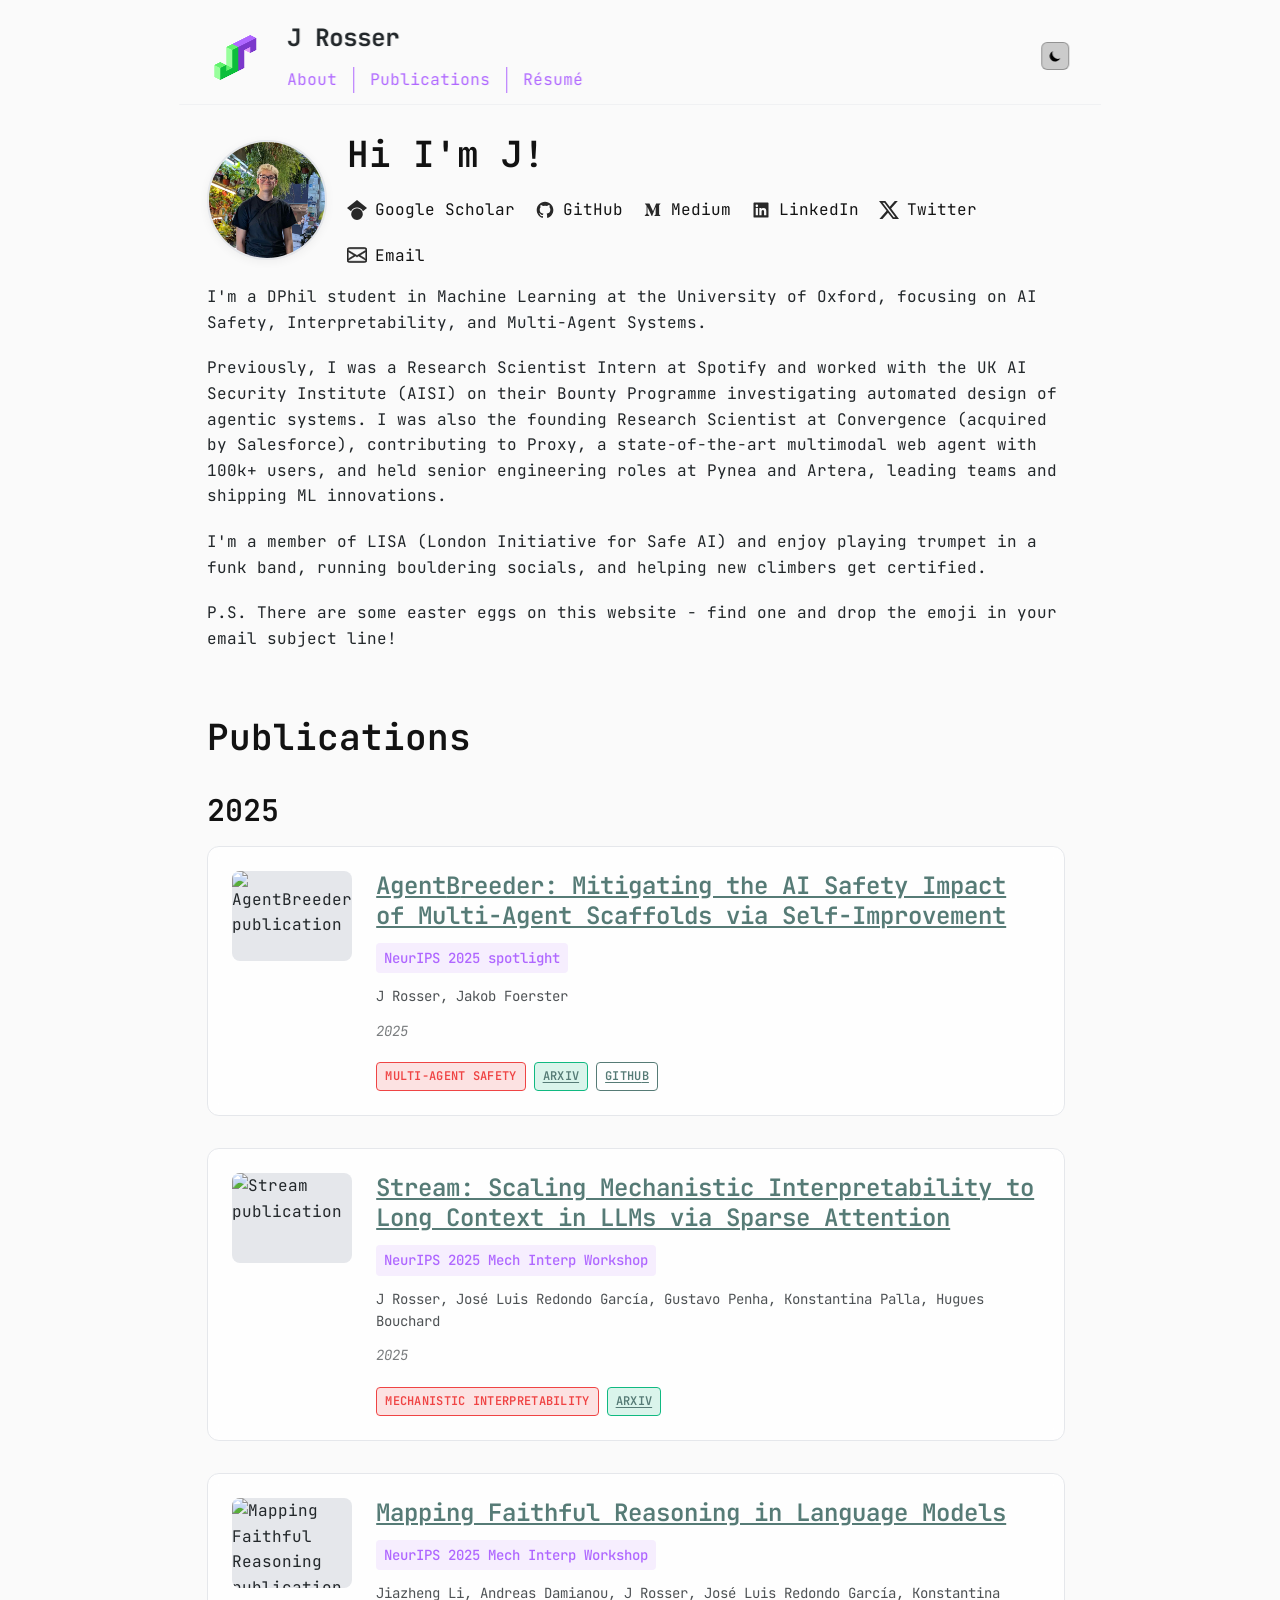
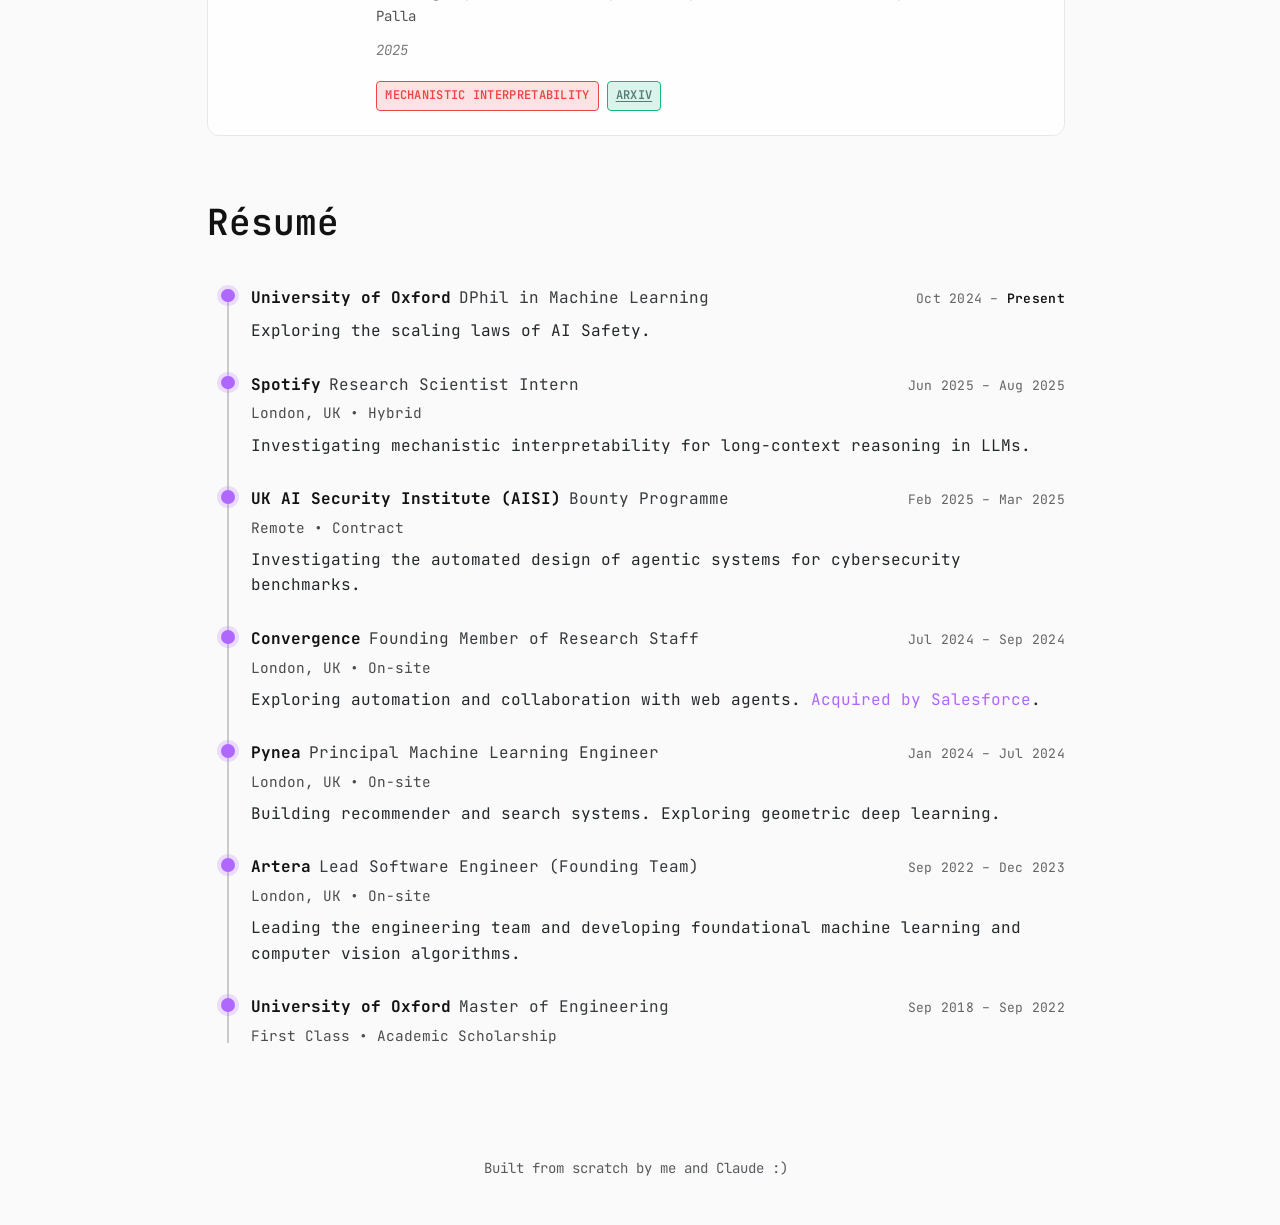
==== docs/index.html @ 07e7ae1d "copied docs from template" ====
<!DOCTYPE html>
<html lang="en" class="scroll-smooth">
<head>
    <meta charset="UTF-8">
    <meta name="viewport" content="width=device-width, initial-scale=1.0">
    <title>J Rosser - Portfolio</title>
    <meta name="description" content="DPhil student at Oxford studying Machine Learning and AI Safety">
    <link rel="icon" type="image/x-icon" href="assets/favicon.ico">
    <link rel="stylesheet" href="styles.css">
    <link href="https://fonts.googleapis.com/css2?family=JetBrains+Mono:wght@300;400;500;600;700&display=swap" rel="stylesheet">
    <script>
        (function() {
            try {
                var saved = localStorage.getItem('theme');
                var theme = saved === 'dark' || saved === 'light' ? saved : 'light';
                document.documentElement.setAttribute('data-theme', theme);
            } catch (e) {
                document.documentElement.setAttribute('data-theme', 'light');
            }
        })();
    </script>
</head>
<body class="bg-global-bg text-global-text antialiased">
    <!-- Fixed Header -->
    <header id="main-header" class="group">
        <div class="header-grid">
            <!-- Logo -->
            <a href="#" class="group header-logo flex items-center">
                    <svg aria-hidden="true" class="me-3 h-10 w-6 sm:me-3 sm:h-20 sm:w-12" fill="none" focusable="false" viewBox="0 0 800 800" xmlns="http://www.w3.org/2000/svg">
                        <title>Logo</title>
                        <g shape-rendering="crispEdges"><g><use xlink:href="#SvgjsSymbol1009" x="50" y="600" fill="#5ff26b"></use><use xlink:href="#SvgjsSymbol1010" x="50" y="600" fill="#98ff9c"></use><use xlink:href="#SvgjsSymbol1011" x="50" y="600" fill="#0cbe3b"></use></g><g><use xlink:href="#SvgjsSymbol1009" x="150" y="550" fill="#5ff26b"></use><use xlink:href="#SvgjsSymbol1010" x="150" y="550" fill="#98ff9c"></use><use xlink:href="#SvgjsSymbol1011" x="150" y="550" fill="#0cbe3b"></use></g><g><use xlink:href="#SvgjsSymbol1009" x="250" y="500" fill="#5ff26b"></use><use xlink:href="#SvgjsSymbol1010" x="250" y="500" fill="#98ff9c"></use><use xlink:href="#SvgjsSymbol1011" x="250" y="500" fill="#0cbe3b"></use></g><g><use xlink:href="#SvgjsSymbol1009" x="350" y="450" fill="#5ff26b"></use><use xlink:href="#SvgjsSymbol1010" x="350" y="450" fill="#98ff9c"></use><use xlink:href="#SvgjsSymbol1011" x="350" y="450" fill="#0cbe3b"></use></g><g><use xlink:href="#SvgjsSymbol1009" x="350" y="350" fill="#5ff26b"></use><use xlink:href="#SvgjsSymbol1010" x="350" y="350" fill="#98ff9c"></use><use xlink:href="#SvgjsSymbol1011" x="350" y="350" fill="#0cbe3b"></use></g><g><use xlink:href="#SvgjsSymbol1009" x="50" y="500" fill="#5ff26b"></use><use xlink:href="#SvgjsSymbol1010" x="50" y="500" fill="#98ff9c"></use><use xlink:href="#SvgjsSymbol1011" x="50" y="500" fill="#0cbe3b"></use></g><g><use xlink:href="#SvgjsSymbol1009" x="250" y="400" fill="#5ff26b"></use><use xlink:href="#SvgjsSymbol1010" x="250" y="400" fill="#98ff9c"></use><use xlink:href="#SvgjsSymbol1011" x="250" y="400" fill="#0cbe3b"></use></g><g><use xlink:href="#SvgjsSymbol1009" x="250" y="300" fill="#5ff26b"></use><use xlink:href="#SvgjsSymbol1010" x="250" y="300" fill="#98ff9c"></use><use xlink:href="#SvgjsSymbol1011" x="250" y="300" fill="#0cbe3b"></use></g><g><use xlink:href="#SvgjsSymbol1009" x="250" y="200" fill="#5ff26b"></use><use xlink:href="#SvgjsSymbol1010" x="250" y="200" fill="#98ff9c"></use><use xlink:href="#SvgjsSymbol1011" x="250" y="200" fill="#0cbe3b"></use></g><g><use xlink:href="#SvgjsSymbol1009" x="350" y="250" fill="#5ff26b"></use><use xlink:href="#SvgjsSymbol1010" x="350" y="250" fill="#98ff9c"></use><use xlink:href="#SvgjsSymbol1011" x="350" y="250" fill="#0cbe3b"></use></g><g><use xlink:href="#SvgjsSymbol1009" x="350" y="150" fill="#5ff26b"></use><use xlink:href="#SvgjsSymbol1010" x="350" y="150" fill="#98ff9c"></use><use xlink:href="#SvgjsSymbol1011" x="350" y="150" fill="#0cbe3b"></use></g><g><use xlink:href="#SvgjsSymbol1009" x="450" y="100" fill="#5ff26b"></use><use xlink:href="#SvgjsSymbol1010" x="450" y="100" fill="#98ff9c"></use><use xlink:href="#SvgjsSymbol1011" x="450" y="100" fill="#0cbe3b"></use></g><g><use xlink:href="#SvgjsSymbol1009" x="550" y="50" fill="#5ff26b"></use><use xlink:href="#SvgjsSymbol1010" x="550" y="50" fill="#98ff9c"></use><use xlink:href="#SvgjsSymbol1011" x="550" y="50" fill="#0cbe3b"></use></g><g><use xlink:href="#SvgjsSymbol1009" x="550" y="150" fill="#5ff26b"></use><use xlink:href="#SvgjsSymbol1010" x="550" y="150" fill="#98ff9c"></use><use xlink:href="#SvgjsSymbol1011" x="550" y="150" fill="#0cbe3b"></use></g><g><use xlink:href="#SvgjsSymbol1009" x="250" y="500" fill="#5ff26b"></use><use xlink:href="#SvgjsSymbol1010" x="250" y="500" fill="#98ff9c"></use><use xlink:href="#SvgjsSymbol1011" x="250" y="500" fill="#0cbe3b"></use></g><g><use xlink:href="#SvgjsSymbol1009" x="250" y="400" fill="#5ff26b"></use><use xlink:href="#SvgjsSymbol1010" x="250" y="400" fill="#98ff9c"></use><use xlink:href="#SvgjsSymbol1011" x="250" y="400" fill="#0cbe3b"></use></g><g><use xlink:href="#SvgjsSymbol1009" x="250" y="300" fill="#5ff26b"></use><use xlink:href="#SvgjsSymbol1010" x="250" y="300" fill="#98ff9c"></use><use xlink:href="#SvgjsSymbol1011" x="250" y="300" fill="#0cbe3b"></use></g><g><use xlink:href="#SvgjsSymbol1009" x="250" y="200" fill="#5ff26b"></use><use xlink:href="#SvgjsSymbol1010" x="250" y="200" fill="#98ff9c"></use><use xlink:href="#SvgjsSymbol1011" x="250" y="200" fill="#0cbe3b"></use></g><g><use xlink:href="#SvgjsSymbol1009" x="150" y="550" fill="#5ff26b"></use><use xlink:href="#SvgjsSymbol1010" x="150" y="550" fill="#98ff9c"></use><use xlink:href="#SvgjsSymbol1011" x="150" y="550" fill="#0cbe3b"></use></g><g><use xlink:href="#SvgjsSymbol1009" x="50" y="600" fill="#5ff26b"></use><use xlink:href="#SvgjsSymbol1010" x="50" y="600" fill="#98ff9c"></use><use xlink:href="#SvgjsSymbol1011" x="50" y="600" fill="#0cbe3b"></use></g><g><use xlink:href="#SvgjsSymbol1009" x="50" y="500" fill="#5ff26b"></use><use xlink:href="#SvgjsSymbol1010" x="50" y="500" fill="#98ff9c"></use><use xlink:href="#SvgjsSymbol1011" x="50" y="500" fill="#0cbe3b"></use></g><g><use xlink:href="#SvgjsSymbol1009" x="550" y="150" fill="#af67ff"></use><use xlink:href="#SvgjsSymbol1010" x="550" y="150" fill="#e497ff"></use><use xlink:href="#SvgjsSymbol1011" x="550" y="150" fill="#7b38cb"></use></g><g><use xlink:href="#SvgjsSymbol1009" x="350" y="450" fill="#af67ff"></use><use xlink:href="#SvgjsSymbol1010" x="350" y="450" fill="#e497ff"></use><use xlink:href="#SvgjsSymbol1011" x="350" y="450" fill="#7b38cb"></use></g><g><use xlink:href="#SvgjsSymbol1009" x="350" y="350" fill="#af67ff"></use><use xlink:href="#SvgjsSymbol1010" x="350" y="350" fill="#e497ff"></use><use xlink:href="#SvgjsSymbol1011" x="350" y="350" fill="#7b38cb"></use></g><g><use xlink:href="#SvgjsSymbol1009" x="350" y="250" fill="#af67ff"></use><use xlink:href="#SvgjsSymbol1010" x="350" y="250" fill="#e497ff"></use><use xlink:href="#SvgjsSymbol1011" x="350" y="250" fill="#7b38cb"></use></g><g><use xlink:href="#SvgjsSymbol1009" x="350" y="150" fill="#af67ff"></use><use xlink:href="#SvgjsSymbol1010" x="350" y="150" fill="#e497ff"></use><use xlink:href="#SvgjsSymbol1011" x="350" y="150" fill="#7b38cb"></use></g><g><use xlink:href="#SvgjsSymbol1009" x="450" y="100" fill="#af67ff"></use><use xlink:href="#SvgjsSymbol1010" x="450" y="100" fill="#e497ff"></use><use xlink:href="#SvgjsSymbol1011" x="450" y="100" fill="#7b38cb"></use></g><g><use xlink:href="#SvgjsSymbol1009" x="550" y="50" fill="#af67ff"></use><use xlink:href="#SvgjsSymbol1010" x="550" y="50" fill="#e497ff"></use><use xlink:href="#SvgjsSymbol1011" x="550" y="50" fill="#7b38cb"></use></g><g><use xlink:href="#SvgjsSymbol1009" x="450" y="100" fill="#af67ff"></use><use xlink:href="#SvgjsSymbol1010" x="450" y="100" fill="#e497ff"></use><use xlink:href="#SvgjsSymbol1011" x="450" y="100" fill="#7b38cb"></use></g><g><use xlink:href="#SvgjsSymbol1009" x="350" y="150" fill="#af67ff"></use><use xlink:href="#SvgjsSymbol1010" x="350" y="150" fill="#e497ff"></use><use xlink:href="#SvgjsSymbol1011" x="350" y="150" fill="#7b38cb"></use></g><g><use xlink:href="#SvgjsSymbol1009" x="250" y="500" fill="#5ff26b"></use><use xlink:href="#SvgjsSymbol1010" x="250" y="500" fill="#98ff9c"></use><use xlink:href="#SvgjsSymbol1011" x="250" y="500" fill="#0cbe3b"></use></g><g><use xlink:href="#SvgjsSymbol1009" x="250" y="400" fill="#5ff26b"></use><use xlink:href="#SvgjsSymbol1010" x="250" y="400" fill="#98ff9c"></use><use xlink:href="#SvgjsSymbol1011" x="250" y="400" fill="#0cbe3b"></use></g><g><use xlink:href="#SvgjsSymbol1009" x="250" y="300" fill="#5ff26b"></use><use xlink:href="#SvgjsSymbol1010" x="250" y="300" fill="#98ff9c"></use><use xlink:href="#SvgjsSymbol1011" x="250" y="300" fill="#0cbe3b"></use></g><g><use xlink:href="#SvgjsSymbol1009" x="250" y="200" fill="#5ff26b"></use><use xlink:href="#SvgjsSymbol1010" x="250" y="200" fill="#98ff9c"></use><use xlink:href="#SvgjsSymbol1011" x="250" y="200" fill="#0cbe3b"></use></g><g><use xlink:href="#SvgjsSymbol1009" x="150" y="550" fill="#5ff26b"></use><use xlink:href="#SvgjsSymbol1010" x="150" y="550" fill="#98ff9c"></use><use xlink:href="#SvgjsSymbol1011" x="150" y="550" fill="#0cbe3b"></use></g><g><use xlink:href="#SvgjsSymbol1009" x="50" y="600" fill="#5ff26b"></use><use xlink:href="#SvgjsSymbol1010" x="50" y="600" fill="#98ff9c"></use><use xlink:href="#SvgjsSymbol1011" x="50" y="600" fill="#0cbe3b"></use></g><g><use xlink:href="#SvgjsSymbol1009" x="50" y="500" fill="#5ff26b"></use><use xlink:href="#SvgjsSymbol1010" x="50" y="500" fill="#98ff9c"></use><use xlink:href="#SvgjsSymbol1011" x="50" y="500" fill="#0cbe3b"></use></g></g><symbol id="SvgjsSymbol1000"><polygon points="0,12.5 25,0 50,12.5 25,25"></polygon></symbol><symbol id="SvgjsSymbol1001"><polygon points="0,12.5 25,25 25,50 0,37.5"></polygon></symbol><symbol id="SvgjsSymbol1002"><polygon points="25,25 50,12.5 50,37.5 25,50"></polygon></symbol><g></g><symbol id="SvgjsSymbol1003"><polygon points="0,37.5 75,0 150,37.5 75,75"></polygon></symbol><symbol id="SvgjsSymbol1004"><polygon points="0,37.5 75,75 75,150 0,112.5"></polygon></symbol><symbol id="SvgjsSymbol1005"><polygon points="75,75 150,37.5 150,112.5 75,150"></polygon></symbol><symbol id="SvgjsSymbol1006"><polygon points="0,43.75 87.5,0 175,43.75 87.5,87.5"></polygon></symbol><symbol id="SvgjsSymbol1007"><polygon points="0,43.75 87.5,87.5 87.5,175 0,131.25"></polygon></symbol><symbol id="SvgjsSymbol1008"><polygon points="87.5,87.5 175,43.75 175,131.25 87.5,175"></polygon></symbol><symbol id="SvgjsSymbol1009"><polygon points="0,50 100,0 200,50 100,100"></polygon></symbol><symbol id="SvgjsSymbol1010"><polygon points="0,50 100,100 100,200 0,150"></polygon></symbol><symbol id="SvgjsSymbol1011"><polygon points="100,100 200,50 200,150 100,200"></polygon></symbol>
                    </svg>
            </a>

            <!-- Title -->
            <div class="header-title">
                <span class="text-xl font-bold sm:text-2xl">J Rosser</span>
            </div>

            <!-- Desktop Navigation -->
            <nav class="mobile-nav-menu header-nav sm:flex sm:flex-row sm:items-center" id="navigation-menu">
                <a href="#about">About</a>
                <!-- <a href="#news">News</a> -->
                <a href="#publications">Publications</a>
                <a href="#resume">Résumé</a>
            </nav>

            <!-- Controls -->
            <div class="header-controls flex items-center gap-3">
                <!-- Theme Toggle -->
                <button id="theme-toggle" class="flex h-7 w-7 items-center justify-center rounded-md border border-accent-2/20 bg-accent-2/10 p-1 transition-colors hover:bg-accent-2/20" aria-label="Switch to dark theme">
                    <svg class="sun-icon h-4 w-4" fill="currentColor" viewBox="0 0 20 20">
                        <path fill-rule="evenodd" d="M10 2a1 1 0 011 1v1a1 1 0 11-2 0V3a1 1 0 011-1zm4 8a4 4 0 11-8 0 4 4 0 018 0zm-.464 4.95l.707.707a1 1 0 001.414-1.414l-.707-.707a1 1 0 00-1.414 1.414zm2.12-10.607a1 1 0 010 1.414l-.706.707a1 1 0 11-1.414-1.414l.707-.707a1 1 0 011.414 0zM17 11a1 1 0 100-2h-1a1 1 0 100 2h1zm-7 4a1 1 0 011 1v1a1 1 0 11-2 0v-1a1 1 0 011-1zM5.05 6.464A1 1 0 106.465 5.05l-.708-.707a1 1 0 00-1.414 1.414l.707.707zm1.414 8.486l-.707.707a1 1 0 01-1.414-1.414l.707-.707a1 1 0 011.414 1.414zM4 11a1 1 0 100-2H3a1 1 0 000 2h1z" clip-rule="evenodd"></path>
                    </svg>
                    <svg class="moon-icon h-4 w-4" fill="currentColor" viewBox="0 0 20 20">
                        <path d="M17.293 13.293A8 8 0 016.707 2.707a8.001 8.001 0 1010.586 10.586z"></path>
                    </svg>
                </button>

                <!-- Mobile Menu Toggle -->
                <button id="toggle-navigation-menu" class="flex h-7 w-7 items-center justify-center rounded-md border border-accent-2/20 bg-accent-2/10 p-1 transition-colors hover:bg-accent-2/20 sm:hidden" aria-expanded="false" aria-label="Toggle navigation menu">
                    <svg class="h-4 w-4" fill="none" stroke="currentColor" viewBox="0 0 24 24">
                        <path stroke-linecap="round" stroke-linejoin="round" stroke-width="2" d="M4 6h16M4 12h16M4 18h16"></path>
                    </svg>
                    <svg class="h-4 w-4" fill="none" stroke="currentColor" viewBox="0 0 24 24">
                        <path stroke-linecap="round" stroke-linejoin="round" stroke-width="2" d="M6 18L18 6M6 6l12 12"></path>
                    </svg>
                </button>
            </div>
        </div>
    </header>

    <!-- Main Content -->
    <main class="mx-auto max-w-3xl px-4 sm:px-8">
        <!-- About Section -->
        <section id="about" class="mb-16">
            <div class="prose" id="about-content">
                <div class="loading-spinner">Loading about content...</div>
            </div>
        </section>

        <!-- News Section -->
        <!-- <section id="news" class="mb-16">
            <div class="prose" id="news-content">
                <div class="loading-spinner">Loading news content...</div>
            </div>
        </section> -->

        <!-- Publications Section -->
        <section id="publications" class="mb-16">
            <div class="prose" id="publications-content">
                <div class="loading-spinner">Loading publications content...</div>
            </div>
        </section>

        <!-- Resume Section -->
        <section id="resume" class="mb-16">
            <div class="prose" id="resume-content">
                <div class="loading-spinner">Loading resume content...</div>
            </div>
        </section>
    </main>

    <!-- Footer -->
    <div class="mx-auto max-w-3xl px-4 sm:px-8 py-8 text-center text-sm opacity-75">
        <p>Built from scratch by me and Claude :)</p>
    </div>

    <script src="script.js"></script>
</body>
</html>
---- docs/styles.css ----
/* Reset and base styles */
* {
    box-sizing: border-box;
}

html {
    color-scheme: light dark;
    scrollbar-gutter: stable;
    scroll-behavior: smooth;
}

/* CSS Custom Properties for theming */
:root {
    /* Light theme colors (inspired by astro-theme-cactus) */
    --color-global-bg: oklch(98.48% 0 0);
    --color-global-text: oklch(26.99% 0.0096 235.05);
    --color-link: oklch(55.44% 0.0431 185.69);
    --color-accent: #af67ff;
    --color-accent-2: oklch(18.15% 0 0);
    --color-quote: #af67ff;
    --color-border: #e5e7eb;
    --color-card-bg: rgba(255, 255, 255, 0.8);
    --color-shadow: rgba(0, 0, 0, 0.1);
}

/* Dark theme colors */
[data-theme="dark"] {
    --color-global-bg: oklch(23.64% 0.0045 248);
    --color-global-text: oklch(83.54% 0 264);
    --color-link: oklch(70.44% 0.1133 349);
    --color-accent: #5ff26b;
    --color-accent-2: oklch(94.66% 0 0);
    --color-quote: oklch(94.8% 0.106 136.49);
    --color-border: #374151;
    --color-card-bg: rgba(31, 41, 55, 0.8);
    --color-shadow: rgba(0, 0, 0, 0.3);
}

/* Base typography */
body {
    font-family: 'JetBrains Mono', 'Courier New', monospace;
    line-height: 1.6;
    margin: 0;
    padding: 0;
    background-color: var(--color-global-bg);
    color: var(--color-global-text);
    transition: opacity 0.2s ease;
    padding-top: 8rem; /* Increased to account for fixed header */
}

/* Responsive body padding */
@media (max-width: 640px) {
    body {
        padding-top: 5rem; /* Reduced padding on mobile */
    }
}

/* Utility classes matching astro-theme-cactus */
.bg-global-bg { background-color: var(--color-global-bg); }
.text-global-text { color: var(--color-global-text); }
.text-accent { color: var(--color-accent); }
.text-accent-2 { color: var(--color-accent-2); }

.mx-auto { margin-left: auto; margin-right: auto; }
.flex { display: flex; }
.flex-col { flex-direction: column; }
.flex-1 { flex: 1; }
.items-center { align-items: center; }
.justify-center { justify-content: center; }
.min-h-screen { min-height: 100vh; }
.max-w-3xl { max-width: 57.6rem; }
.px-4 { padding-left: 1rem; padding-right: 1rem; }
.px-8 { padding-left: 2rem; padding-right: 2rem; }
.pt-16 { padding-top: 4rem; }
.py-4 { padding-top: 1rem; padding-bottom: 1rem; }
.py-8 { padding-top: 2rem; padding-bottom: 2rem; }
.mb-8 { margin-bottom: 2rem; }
.mb-16 { margin-bottom: 4rem; }
.mb-28 { margin-bottom: 7rem; }
.me-3 { margin-inline-end: 0.75rem; }
.me-4 { margin-inline-end: 1rem; }
.ms-auto { margin-inline-start: auto; }
.mt-auto { margin-top: auto; }
.h-4 { height: 1rem; }
.w-4 { width: 1rem; }
.h-7 { height: 1.75rem; }
.w-7 { width: 1.75rem; }
.h-10 { height: 2.5rem; }
.w-6 { width: 1.5rem; }
.text-sm { font-size: 0.875rem; }
.text-xl { font-size: 1.25rem; }
.text-2xl { font-size: 1.5rem; }
.font-normal { font-weight: 400; }
.font-bold { font-weight: 700; }
.font-mono { font-family: 'JetBrains Mono', 'Courier New', monospace; }
.antialiased { -webkit-font-smoothing: antialiased; -moz-osx-font-smoothing: grayscale; }
.scroll-smooth { scroll-behavior: smooth; }
.relative { position: relative; }
.absolute { position: absolute; }
.hidden { display: none; }
.rounded-md { border-radius: 0.375rem; }
.shadow { box-shadow: 0 1px 3px 0 var(--color-shadow), 0 1px 2px -1px var(--color-shadow); }
.backdrop-blur-sm { backdrop-filter: blur(4px); }
.underline { text-decoration: underline; }
.underline-offset-2 { text-underline-offset: 2px; }
.grayscale { filter: grayscale(100%); }
.opacity-75 { opacity: 0.75; }
.text-center { text-align: center; }
.text-xs { font-size: 0.75rem; }

/* Responsive utilities */
@media (min-width: 640px) {
    .sm\:px-8 { padding-left: 2rem; padding-right: 2rem; }
    .sm\:flex { display: flex; }
    .sm\:flex-row { flex-direction: row; }
    .sm\:flex-col { flex-direction: column; }
    .sm\:items-center { align-items: center; }
    .sm\:invisible { visibility: hidden; }
    .sm\:hidden { display: none; }
    .sm\:static { position: static; }
    .sm\:relative { position: relative; }
    .sm\:absolute { position: absolute; }
    .sm\:z-auto { z-index: auto; }
    .sm\:mt-1 { margin-top: 0.25rem; }
    .sm\:me-0 { margin-inline-end: 0; }
    .sm\:py-0 { padding-top: 0; padding-bottom: 0; }
    .sm\:h-20 { height: 5rem; }
    .sm\:w-12 { width: 3rem; }
    .sm\:text-2xl { font-size: 1.5rem; }
    .sm\:ps-18 { padding-inline-start: 4.5rem; }
    .sm\:-ms-4 { margin-inline-start: -1rem; }
    .sm\:divide-accent > :not([hidden]) ~ :not([hidden]) { 
        border-inline-start-width: 1px; 
        border-color: var(--color-accent); 
    }
    .sm\:rounded-none { border-radius: 0; }
    .sm\:bg-transparent { background-color: transparent; }
    .sm\:shadow-none { box-shadow: none; }
    .sm\:backdrop-blur-none { backdrop-filter: none; }
}

/* Screen reader only */
.sr-only {
    position: absolute;
    width: 1px;
    height: 1px;
    padding: 0;
    margin: -1px;
    overflow: hidden;
    clip: rect(0, 0, 0, 0);
    white-space: nowrap;
    border-width: 0;
}

.focus\:not-sr-only:focus {
    position: static;
    width: auto;
    height: auto;
    padding: 0;
    margin: 0;
    overflow: visible;
    clip: auto;
    white-space: normal;
}

/* Custom component styles */
.title {
    color: var(--color-accent-2);
    font-size: 1.5rem;
    font-weight: 600;
    margin-bottom: 2rem;
}

.cactus-link {
    color: var(--color-link);
    text-decoration: underline;
    text-underline-offset: 2px;
    transition: opacity 0.2s ease;
}

.cactus-link:hover {
    text-decoration-thickness: 2px;
}

/* Hover color for individual 'b'/'B' letters */
.hover-b {
    transition: color 0.15s ease;
}
.hover-b:hover {
    color: #ffd400; /* yellow */
}

/* Flying bee emoji created on clicking a 'b' */
.flying-bee {
    position: fixed;
    z-index: 9999;
    pointer-events: none;
    font-size: 1.2em;
    line-height: 1;
    will-change: transform, opacity;
    animation: bee-fly 3s cubic-bezier(0.25, 0.46, 0.45, 0.94) forwards;
}

@keyframes bee-fly {
    0% {
        transform: translate(0, 0) rotate(0deg);
        opacity: 1;
    }
    20% {
        transform: translate(calc(var(--dx) * 0.2), calc(var(--dy) * 0.2)) rotate(90deg);
    }
    40% {
        transform: translate(calc(var(--dx) * 0.4 + 6px), calc(var(--dy) * 0.4 - 4px)) rotate(180deg);
    }
    60% {
        transform: translate(calc(var(--dx) * 0.6 - 4px), calc(var(--dy) * 0.6 + 6px)) rotate(270deg);
    }
    80% {
        transform: translate(calc(var(--dx) * 0.8 + 3px), calc(var(--dy) * 0.8 - 3px)) rotate(360deg);
    }
    100% {
        transform: translate(var(--dx), var(--dy)) rotate(450deg);
        opacity: 0;
    }
}

@media (prefers-reduced-motion: reduce) {
    .flying-bee {
        animation: bee-fade 250ms ease-out forwards;
    }
    @keyframes bee-fade {
        to { opacity: 0; }
    }
}

/* Header styles */
#main-header {
    position: fixed;
    top: 0;
    left: 50%;
    transform: translateX(-50%);
    max-width: 57.6rem; /* Same as max-w-3xl */
    width: 100%;
    background-color: color-mix(in srgb, var(--color-global-bg) 95%, transparent);
    backdrop-filter: blur(12px);
    -webkit-backdrop-filter: blur(12px);
    border-bottom: 1px solid color-mix(in srgb, var(--color-border) 50%, transparent);
    z-index: 100;
    padding: 1rem 1rem 0.5rem 1rem; /* Match main content px-4 */
}



/* Header grid layout */
.header-grid {
    display: grid;
    grid-template-columns: auto 1fr minmax(0, auto);
    grid-template-rows: auto auto;
    grid-template-areas:
        "logo title controls"
        "logo nav controls";
    align-items: center;
    column-gap: 1rem;
}

.header-logo { grid-area: logo; align-self: center; }
.header-title { grid-area: title; align-self: center; }
.header-nav { grid-area: nav; align-self: center; }
.header-controls { 
    grid-area: controls; 
    justify-self: end; 
    max-width: 100%; 
    overflow: hidden;
    display: flex;
    align-items: center;
    gap: 0.75rem;
}

/* Nav links now centered with title - no additional margin needed */

@media (min-width: 640px) {
    #main-header {
        padding: 1rem 2rem 0.5rem 2rem; /* Match main content sm:px-8 */
    }
}

.group:hover .grayscale {
    filter: none;
}

/* Make logo clickable with cursor pointer and subtle hover effect */
#main-header a[href="#"] {
    cursor: pointer;
    transition: opacity 0.2s ease;
}

#main-header a[href="#"]:hover svg {
    transform: scale(1.05);
    transition: opacity 0.2s ease;
}

#main-header a[href="#"]:focus-visible {
    outline: 2px solid var(--color-accent);
    outline-offset: 4px;
    border-radius: 4px;
}

/* Navigation styles - Desktop */
.mobile-nav-menu {
    /* Desktop styles */
    display: flex;
    flex-direction: row;
    align-items: center;
    gap: 0;
    position: static;
    background: transparent;
    margin-top: 0.25rem;
    margin-left: -1rem;
}

.mobile-nav-menu > a {
    padding: 0 1rem;
    border-left: 1px solid var(--color-accent);
    color: var(--color-accent);
    text-decoration: none;
    transition: opacity 0.2s ease;
}

.mobile-nav-menu > a:first-child {
    border-left: none;
}

.mobile-nav-menu > a:hover {
    text-decoration: underline;
    text-underline-offset: 2px;
}

/* Mobile navigation - completely override everything */
@media (max-width: 640px) {
    .mobile-nav-menu {
        position: fixed !important;
        top: 0 !important;
        left: 0 !important;
        right: 0 !important;
        bottom: 0 !important;
        width: 100vw !important;
        height: 100vh !important;
        background-color: color-mix(in srgb, var(--color-global-bg) 98%, transparent) !important;
        backdrop-filter: blur(20px) !important;
        -webkit-backdrop-filter: blur(20px) !important;
        z-index: 150 !important;
        display: none !important;
        flex-direction: column !important;
        justify-content: center !important;
        align-items: center !important;
        gap: 2rem !important;
        padding: 2rem !important;
        border: none !important;
        border-radius: 0 !important;
        box-shadow: none !important;
        margin: 0 !important;
        transform: none !important;
        inset: 0 !important;
    }
    
    .mobile-nav-menu > a {
        font-size: 1.5rem !important;
        padding: 1rem 2rem !important;
        border-radius: 0.5rem !important;
        transition: opacity 0.2s ease !important;
        text-align: center !important;
        min-width: 200px !important;
        background-color: color-mix(in srgb, var(--color-accent) 10%, transparent) !important;
        border: 1px solid var(--color-accent) !important;
        color: var(--color-accent) !important;
        text-decoration: none !important;
        display: block !important;
        margin: 0 !important;
    }
    
    .mobile-nav-menu > a:hover {
        background-color: var(--color-accent) !important;
        color: var(--color-global-bg) !important;
        transform: translateY(-2px) !important;
        box-shadow: 0 4px 12px color-mix(in srgb, var(--color-accent) 30%, transparent) !important;
        text-decoration: none !important;
    }
}

/* Show mobile menu when menu-open class is present */
.group.menu-open .mobile-nav-menu {
    display: flex !important;
    z-index: 150 !important;
}

/* Mobile menu button improvements */
#toggle-navigation-menu {
    z-index: 200; /* Highest z-index to stay above menu */
    position: relative;
    background-color: color-mix(in srgb, var(--color-accent-2) 10%, transparent);
    border-radius: 0.375rem;
    border: 1px solid color-mix(in srgb, var(--color-accent-2) 20%, transparent);
    transition: opacity 0.2s ease;
}

#toggle-navigation-menu:hover {
    background-color: color-mix(in srgb, var(--color-accent-2) 20%, transparent);
    transform: scale(1.05);
}

/* Hamburger icon sizing and toggling */
#toggle-navigation-menu svg {
    width: 24px;
    height: 24px;
    transition: opacity 0.2s ease;
}

#toggle-navigation-menu[aria-expanded="false"] svg:first-of-type { display: block; opacity: 1; }
#toggle-navigation-menu[aria-expanded="false"] svg:last-of-type  { display: none;  opacity: 0; }

#toggle-navigation-menu[aria-expanded="true"]  svg:first-of-type { display: none;  opacity: 0; }
#toggle-navigation-menu[aria-expanded="true"]  svg:last-of-type  { display: block; opacity: 1; }

/* Theme toggle styles */
#theme-toggle {
    background-color: color-mix(in srgb, var(--color-accent-2) 20%, transparent);
    border: 1px solid color-mix(in srgb, var(--color-accent-2) 30%, transparent);
    transition: opacity 0.2s ease;
    z-index: 50;
    position: relative;
}

#theme-toggle:hover {
    background-color: color-mix(in srgb, var(--color-accent-2) 30%, transparent);
    transform: scale(1.05);
}

/* Theme icon visibility */
[data-theme="dark"] .sun-icon {
    display: block;
}

[data-theme="dark"] .moon-icon {
    display: none;
}

[data-theme="light"] .sun-icon {
    display: none;
}

[data-theme="light"] .moon-icon {
    display: block;
}

:root .sun-icon {
    display: none;
}

:root .moon-icon {
    display: block;
}

/* Prose styles (typography) */
.prose {
    color: var(--color-global-text);
    max-width: none; /* Allow prose to use full container width */
}

.prose h1, .prose h2, .prose h3, .prose h4, .prose h5, .prose h6 {
    color: var(--color-accent-2);
    font-weight: 600;
    line-height: 1.25;
    margin-top: 2rem;
    margin-bottom: 1rem;
}

.prose h1 { font-size: 2.25rem; }
.prose h2 { font-size: 1.875rem; }
.prose h3 { font-size: 1.5rem; }
.prose h4 { font-size: 1.25rem; }

.prose p {
    margin-bottom: 1.25rem;
}

.prose ul, .prose ol {
    margin-bottom: 1.25rem;
    padding-left: 1.625rem;
}

.prose li {
    margin-bottom: 0.5rem;
}

.prose a {
    color: var(--color-link);
    text-decoration: underline;
    text-underline-offset: 2px;
}

.prose a:hover {
    text-decoration-thickness: 2px;
}

/* About section layout */
.about-header {
    display: flex;
    align-items: center;
    gap: 1.25rem;
    flex-wrap: nowrap;
    margin-top: 0.25rem;
    margin-bottom: 1rem;
}

.about-avatar {
    width: 120px;
    height: 120px;
    border-radius: 9999px;
    object-fit: cover;
    flex-shrink: 0;
    border: 2px solid var(--color-border);
    box-shadow: 0 2px 10px color-mix(in srgb, var(--color-shadow) 50%, transparent);
    background-color: var(--color-border);
}

.about-header-content {
    display: flex;
    flex-direction: column;
    gap: 0.25rem;
}

/* Reduce default heading top margin inside about header to better center with avatar */
.about-header .title {
    margin-top: 0;
    margin-bottom: 0.5rem;
}

@media (max-width: 640px) {
    .about-header {
        flex-direction: column;
        align-items: center;
        text-align: center;
    }
    .about-avatar {
        width: 88px;
        height: 88px;
        margin-top: 1.5rem; /* Add padding above the avatar on mobile */
    }
    .about-header-content {
        align-items: center;
    }
}

.prose strong {
    color: var(--color-accent-2);
    font-weight: 600;
}

.prose code {
    background-color: color-mix(in srgb, var(--color-accent-2) 10%, transparent);
    border: 1px dotted #666;
    border-radius: 2px;
    padding: 0.125rem 0.25rem;
    font-size: 0.875rem;
}

.prose blockquote {
    border-left: 4px solid var(--color-accent);
    padding-left: 1rem;
    margin-left: 0;
    font-style: italic;
    color: var(--color-quote);
}

/* Project grid */
.project-grid {
    display: grid;
    gap: 2rem;
    margin-top: 2rem;
}

@media (min-width: 768px) {
    .project-grid {
        grid-template-columns: repeat(auto-fit, minmax(300px, 1fr));
    }
}

.project-card {
    background-color: var(--color-card-bg);
    border: 1px solid var(--color-border);
    border-radius: 0.5rem;
    padding: 1.5rem;
    backdrop-filter: blur(8px);
    transition: opacity 0.2s ease;
}

.project-card:hover {
    transform: translateY(-2px);
    box-shadow: 0 4px 12px var(--color-shadow);
}

.project-card h3 {
    margin-top: 0;
    margin-bottom: 1rem;
    color: var(--color-accent-2);
}

.project-card p {
    margin-bottom: 1.5rem;
    color: var(--color-global-text);
}

.project-links {
    display: flex;
    gap: 1rem;
}

.project-links a {
    padding: 0.5rem 1rem;
    border: 1px solid var(--color-accent);
    border-radius: 0.25rem;
    text-decoration: none;
    transition: opacity 0.2s ease;
}

.project-links a:hover {
    background-color: var(--color-accent);
    color: var(--color-global-bg);
}

/* Contact links */
.contact-links {
    display: flex;
    flex-wrap: wrap;
    gap: 1rem;
    margin-top: 2rem;
}

.contact-links a {
    display: inline-flex;
    align-items: center;
    padding: 0.75rem 1.5rem;
    background-color: var(--color-card-bg);
    border: 1px solid var(--color-border);
    border-radius: 0.5rem;
    text-decoration: none;
    transition: opacity 0.2s ease;
}

.contact-links a:hover {
    background-color: var(--color-accent);
    color: var(--color-global-bg);
    transform: translateY(-1px);
}

/* Smooth transitions */
* {
    transition: opacity 0.2s ease;
}

/* Focus styles for accessibility: only show on keyboard navigation */
a:focus,
button:focus {
    outline: none;
}
a:focus-visible,
button:focus-visible {
    outline: 2px solid var(--color-accent);
    outline-offset: 2px;
}

/* Scroll margin for anchor links */
:target {
    scroll-margin-top: 8rem; /* Increased to account for fixed header */
}

@media (max-width: 640px) {
    :target {
        scroll-margin-top: 5rem; /* Reduced for mobile */
    }
}

/* Responsive typography */
@media (max-width: 640px) {
    .title {
        font-size: 1.25rem;
    }
    
    .prose h1 { font-size: 1.875rem; }
    .prose h2 { font-size: 1.5rem; }
    .prose h3 { font-size: 1.25rem; }
    
    .contact-links {
        flex-direction: column;
    }
    
    .project-links {
        flex-direction: column;
    }
    
    /* Mobile header adjustments */
    #main-header {
        /* Keep fixed position on mobile - removed position: relative override */
        z-index: 100; /* Ensure proper z-index on mobile */
    }
    
    /* Prevent body scroll when menu is open */
    body.menu-open {
        overflow: hidden;
        height: 100vh;
    }
    
    /* Logo and title spacing on mobile */
    #main-header .text-xl {
        font-size: 1.125rem;
    }
    
    /* Mobile menu animation */
    .mobile-nav-menu {
        animation: fadeInScale 0.3s cubic-bezier(0.4, 0, 0.2, 1);
    }
    
    .group.menu-open .mobile-nav-menu {
        animation: fadeInScale 0.3s cubic-bezier(0.4, 0, 0.2, 1);
    }
}

/* Menu animation keyframes */
@keyframes fadeInScale {
    0% {
        opacity: 0;
        transform: scale(0.95);
    }
    100% {
        opacity: 1;
        transform: scale(1);
    }
}

/* Touch-friendly improvements */
@media (max-width: 640px) {
    /* Collapse grid to a simple row on mobile; keep existing overlay menu */
    .header-grid {
        display: flex;
        align-items: center;
        justify-content: space-between;
        gap: 0.75rem;
        flex-wrap: nowrap;
    }

    .header-title { display: flex; align-items: center; flex: 1; min-width: 0; }
    .header-nav { display: none; }

    /* Adjust controls spacing on mobile */
    .header-controls {
        gap: 0.5rem;
        white-space: nowrap;
    }

    /* Add spacing after logo on mobile */
    .header-logo { margin-right: 0.5rem; }

    /* Enlarge hamburger icon visuals on mobile */
    #toggle-navigation-menu svg {
        width: 24px;
        height: 24px;
    }

    /* Larger touch targets */
    #theme-toggle,
    #toggle-navigation-menu {
        min-width: 44px;
        min-height: 44px;
        padding: 0.5rem;
    }
    
    /* Better touch feedback */
    #toggle-navigation-menu:active,
    #theme-toggle:active {
        transform: scale(0.95);
    }
    
    /* Improved header spacing on mobile */
    #main-header {
        /* Keep fixed positioning - only adjust padding */
        padding-bottom: 1rem;
        /* Remove margin-bottom since fixed headers don't need margin */
    }

    /* Reduce first section top padding to avoid excessive gap under fixed header */
    #about {
        padding-top: 1rem !important;
    }
    
    /* Better logo visibility and size */
    #main-header svg {
        filter: drop-shadow(0 2px 4px rgba(0, 0, 0, 0.1));
        height: 4rem !important; /* Increase from 3.5rem to 4rem */
        width: 2.4rem !important;  /* Increase from 2.1rem to 2.4rem, maintaining aspect ratio */
    }
}

/* Prevent text selection on interactive elements */
#toggle-navigation-menu,
#theme-toggle {
    -webkit-user-select: none;
    -moz-user-select: none;
    user-select: none;
    -webkit-tap-highlight-color: transparent;
}

/* Smooth transitions for better UX */
.mobile-nav-menu a {
    transition: opacity 0.2s ease;
}

/* Active navigation link styling */
@media (max-width: 640px) {
    .mobile-nav-menu a.active {
        background-color: var(--color-accent) !important;
        color: var(--color-global-bg) !important;
        border-color: var(--color-accent) !important;
        transform: translateY(-2px) !important;
        box-shadow: 0 4px 12px color-mix(in srgb, var(--color-accent) 30%, transparent) !important;
    }
}

@media (min-width: 640px) {
    .mobile-nav-menu a.active {
        background-color: transparent !important;
        color: var(--color-accent) !important;
        text-decoration: underline !important;
        text-underline-offset: 4px !important;
        /* Keep vertical dividers visible even when active */
        border-left: 1px solid var(--color-accent) !important;
    }
    .mobile-nav-menu a.active:first-child {
        border-left: none !important;
    }
}

/* Animation for theme transitions */
html {
    transition: opacity 0.2s ease;
}

/* Loading spinner */
.loading-spinner {
    display: flex;
    align-items: center;
    justify-content: center;
    padding: 2rem;
    color: var(--color-accent);
    font-style: italic;
}

.loading-spinner::after {
    content: '';
    width: 20px;
    height: 20px;
    margin-left: 10px;
    border: 2px solid var(--color-accent);
    border-top: 2px solid transparent;
    border-radius: 50%;
    animation: spin 1s linear infinite;
}

@keyframes spin {
    0% { transform: rotate(0deg); }
    100% { transform: rotate(360deg); }
}

/* Error message styling */
.error-message {
    padding: 1rem;
    background-color: color-mix(in srgb, #ef4444 10%, transparent);
    border: 1px solid #ef4444;
    border-radius: 0.5rem;
    color: #ef4444;
    text-align: center;
}

/* Custom scrollbar */
::-webkit-scrollbar {
    width: 8px;
}

::-webkit-scrollbar-track {
    background: var(--color-global-bg);
}

::-webkit-scrollbar-thumb {
    background: var(--color-accent);
    border-radius: 4px;
}

::-webkit-scrollbar-thumb:hover {
    background: var(--color-accent-2);
}

/* Publication card styles */
.publication-card {
    display: flex;
    background-color: var(--color-card-bg);
    border: 1px solid var(--color-border);
    border-radius: 0.75rem;
    padding: 1.5rem;
    margin-bottom: 2rem;
    backdrop-filter: blur(8px);
    transition: opacity 0.2s ease;
    gap: 1.5rem;
}

.publication-card:hover {
    transform: translateY(-2px);
    box-shadow: 0 8px 25px var(--color-shadow);
}

.publication-image {
    flex-shrink: 0;
    width: 120px;
    height: 90px;
    border-radius: 0.5rem;
    overflow: hidden;
    background-color: var(--color-border);
}

.publication-image img {
    width: 100%;
    height: 100%;
    object-fit: cover;
}

.publication-content {
    flex: 1;
    display: flex;
    flex-direction: column;
    gap: 0.75rem;
}

.publication-title {
    margin: 0 !important;
    font-size: 1.125rem;
    font-weight: 600;
    line-height: 1.4;
}

/* Override prose heading margins for publication titles */
.prose .publication-title {
    margin-top: 0 !important;
    margin-bottom: 0.5rem;
}

.publication-link {
    color: var(--color-accent-2);
    text-decoration: none;
    transition: opacity 0.2s ease;
}

.publication-link:hover {
    color: var(--color-accent);
    text-decoration: underline;
}

.publication-venue {
    font-size: 0.875rem;
    color: var(--color-accent);
    font-weight: 500;
    background-color: color-mix(in srgb, var(--color-accent) 10%, transparent);
    padding: 0.25rem 0.5rem;
    border-radius: 0.25rem;
    display: inline-block;
    width: fit-content;
}

.publication-authors {
    font-size: 0.875rem;
    color: var(--color-global-text);
    opacity: 0.8;
}

.publication-year {
    font-size: 0.875rem;
    color: var(--color-global-text);
    opacity: 0.6;
    font-style: italic;
}

.publication-description {
    font-size: 0.875rem;
    line-height: 1.5;
    color: var(--color-global-text);
    opacity: 0.9;
}

.publication-tags {
    display: flex;
    flex-wrap: wrap;
    gap: 0.5rem;
    margin-top: 0.5rem;
}

.tag {
    font-size: 0.75rem;
    font-weight: 600;
    text-transform: uppercase;
    letter-spacing: 0.025em;
    padding: 0.25rem 0.5rem;
    border-radius: 0.25rem;
    border: 1px solid;
    transition: opacity 0.2s ease;
}

.tag-safety {
    background-color: color-mix(in srgb, #ef4444 15%, transparent);
    border-color: #ef4444;
    color: #ef4444;
}

.tag-interpretability {
    background-color: color-mix(in srgb, #af67ff 15%, transparent);
    border-color: #af67ff;
    color: #af67ff;
}

.tag-arxiv {
    background-color: color-mix(in srgb, #10b981 15%, transparent);
    border-color: #10b981;
    color: #10b981;
}

.tag-workshop {
    background-color: color-mix(in srgb, #f59e0b 15%, transparent);
    border-color: #f59e0b;
    color: #f59e0b;
}

.tag-conference {
    background-color: color-mix(in srgb, #3b82f6 15%, transparent);
    border-color: #3b82f6;
    color: #3b82f6;
}

.tag-bibtex {
    background-color: color-mix(in srgb, #6b7280 15%, transparent);
    border-color: #6b7280;
    color: #6b7280;
}

.tag:hover {
    transform: translateY(-1px);
    box-shadow: 0 2px 4px var(--color-shadow);
}

.publication-citations {
    font-size: 0.75rem;
    color: var(--color-global-text);
    opacity: 0.6;
    font-style: italic;
    margin-top: 0.5rem;
}

/* Responsive publication cards */
@media (max-width: 768px) {
    .publication-card {
        flex-direction: column;
        gap: 1rem;
    }
    
    .publication-image {
        width: 100%;
        height: 120px;
    }
    
    .publication-tags {
        justify-content: center;
    }
}

/* Party Hat Explosion Animation Styles */
.party-hat {
    position: fixed;
    pointer-events: none;
    z-index: 9999;
    width: 40px;
    height: 40px;
    opacity: 1;
    transform-origin: center;
}

.party-hat svg {
    width: 100%;
    height: 100%;
    filter: drop-shadow(2px 2px 4px rgba(0, 0, 0, 0.3));
}

@keyframes partyHatExplosion {
    0% {
        opacity: 1;
        transform: scale(0.5) rotate(0deg);
    }
    20% {
        opacity: 1;
        transform: scale(1.2) rotate(72deg);
    }
    100% {
        opacity: 0;
        transform: scale(0.8) rotate(360deg);
    }
}

.party-hat.exploding {
    animation: partyHatExplosion 2s cubic-bezier(0.25, 0.46, 0.45, 0.94) forwards;
}

/* Logo pulse animation for party mode */
.logo-party-pulse {
    animation: partyPulse 0.6s ease-out;
}

@keyframes partyPulse {
    0% {
        transform: scale(1);
    }
    50% {
        transform: scale(1.1);
    }
    100% {
        transform: scale(1);
    }
}

/* Confetti-like sparkles */
.party-sparkle {
    position: fixed;
    pointer-events: none;
    z-index: 9998;
    width: 8px;
    height: 8px;
    background: var(--color-accent);
    border-radius: 50%;
    opacity: 1;
}

@keyframes sparkleExplosion {
    0% {
        opacity: 1;
        transform: scale(0) rotate(0deg);
    }
    20% {
        opacity: 1;
        transform: scale(1.5) rotate(180deg);
    }
    100% {
        opacity: 0;
        transform: scale(0.5) rotate(720deg);
    }
}

.party-sparkle.exploding {
    animation: sparkleExplosion 1.5s ease-out forwards;
}

/* Smaller party hats on mobile */
@media (max-width: 768px) {
    .party-hat {
        width: 30px;
        height: 30px;
    }
}

/* ============================= */
/* Resume Timeline Component     */
/* ============================= */
.timeline {
    position: relative;
    margin: 2.5rem 0 1rem 0;
    /* space reserved for the timeline gutter (line + dot area) */
    --gutter: 2.75rem;
    padding-left: var(--gutter);
    /* alignment vars */
    --dot-size: 0.85rem;
    --line-x: 1.25rem;
    --line-w: 2px;
}

.timeline::before {
    content: '';
    position: absolute;
    left: var(--line-x);
    top: 0.25rem;
    bottom: 0.25rem;
    width: var(--line-w);
    background: color-mix(in srgb, var(--color-accent-2) 20%, transparent);
}

.timeline-item {
    position: relative;
    padding: 0 0 1.75rem 0;
}

.timeline-item:last-child {
    padding-bottom: 0;
}

.timeline-dot {
    position: absolute;
    /* place dot so its center matches the line center; adjust for gutter since dot is inside content box */
    left: calc((var(--line-x) - var(--gutter)) + ((var(--line-w) - var(--dot-size)) / 2));
    top: 0.25rem;
    width: var(--dot-size);
    height: var(--dot-size);
    border-radius: 9999px;
    background: var(--color-accent);
    box-shadow: 0 0 0 4px color-mix(in srgb, var(--color-accent) 20%, transparent);
}

.timeline-header {
    display: flex;
    align-items: baseline;
    gap: 0.5rem;
    flex-wrap: wrap;
}

.timeline-org {
    font-weight: 700;
    font-size: 1rem;
    color: var(--color-accent-2);
}

.timeline-role {
    color: var(--color-global-text);
    font-size: 1rem;
    opacity: 0.9;
}

.timeline-dates {
    margin-left: auto;
    font-size: 0.8125rem;
    letter-spacing: 0.02em;
    color: color-mix(in srgb, var(--color-accent-2) 65%, transparent);
}

.timeline-meta {
    margin-top: 0.25rem;
    font-size: 0.9rem;
    color: color-mix(in srgb, var(--color-accent-2) 75%, transparent);
}

.timeline-desc {
    margin-top: 0.5rem;
}

@media (max-width: 640px) {
    .timeline {
        --gutter: 2rem;
        padding-left: var(--gutter);
        --line-x: 0.9rem;
    }
    .timeline-dates {
        width: 100%;
        margin-left: 0;
        opacity: 0.8;
    }
}
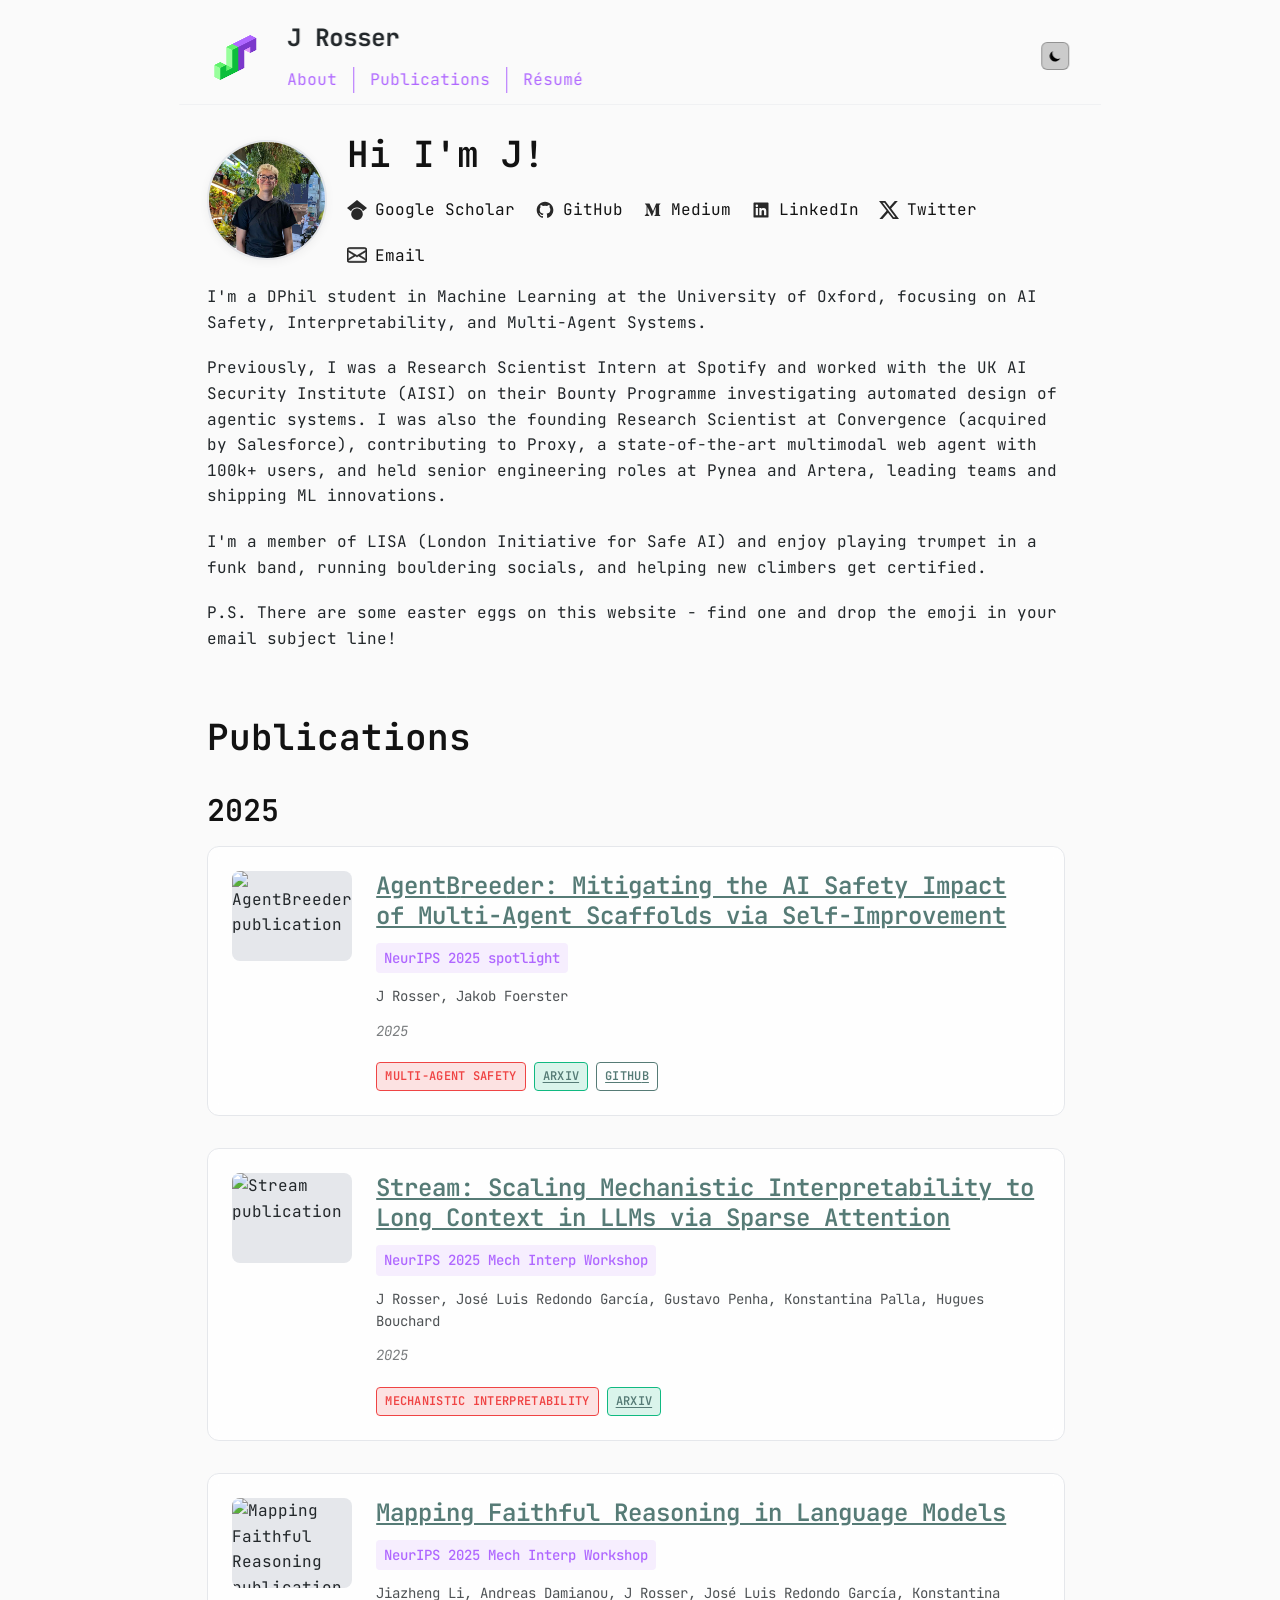
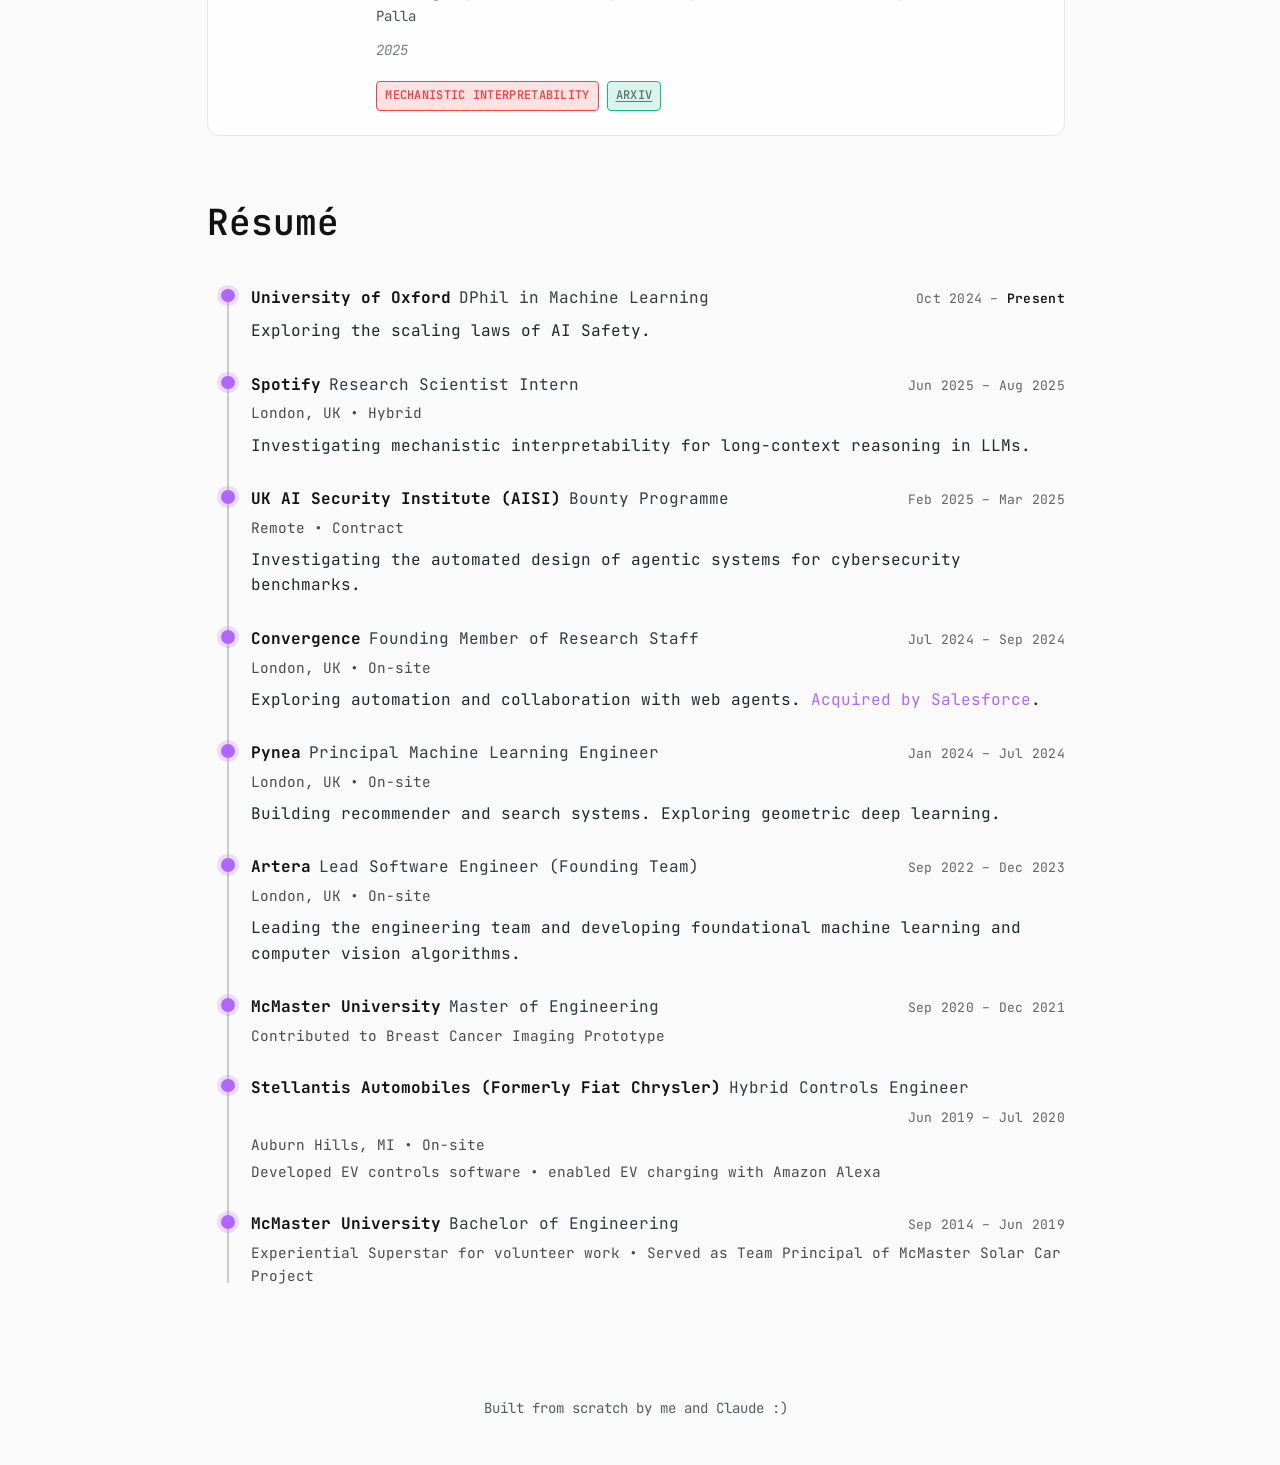
==== commit 28215c02: "edited resume" ====
--- a/docs/index.html
+++ b/docs/index.html
@@ -3,8 +3,8 @@
 <head>
     <meta charset="UTF-8">
     <meta name="viewport" content="width=device-width, initial-scale=1.0">
-    <title>J Rosser - Portfolio</title>
-    <meta name="description" content="DPhil student at Oxford studying Machine Learning and AI Safety">
+    <title>Thomas Sweeney - Portfolio</title>
+    <meta name="description" content="Hardware and Embedded Systems Engineer passionate about making an impact">
     <link rel="icon" type="image/x-icon" href="assets/favicon.ico">
     <link rel="stylesheet" href="styles.css">
     <link href="https://fonts.googleapis.com/css2?family=JetBrains+Mono:wght@300;400;500;600;700&display=swap" rel="stylesheet">
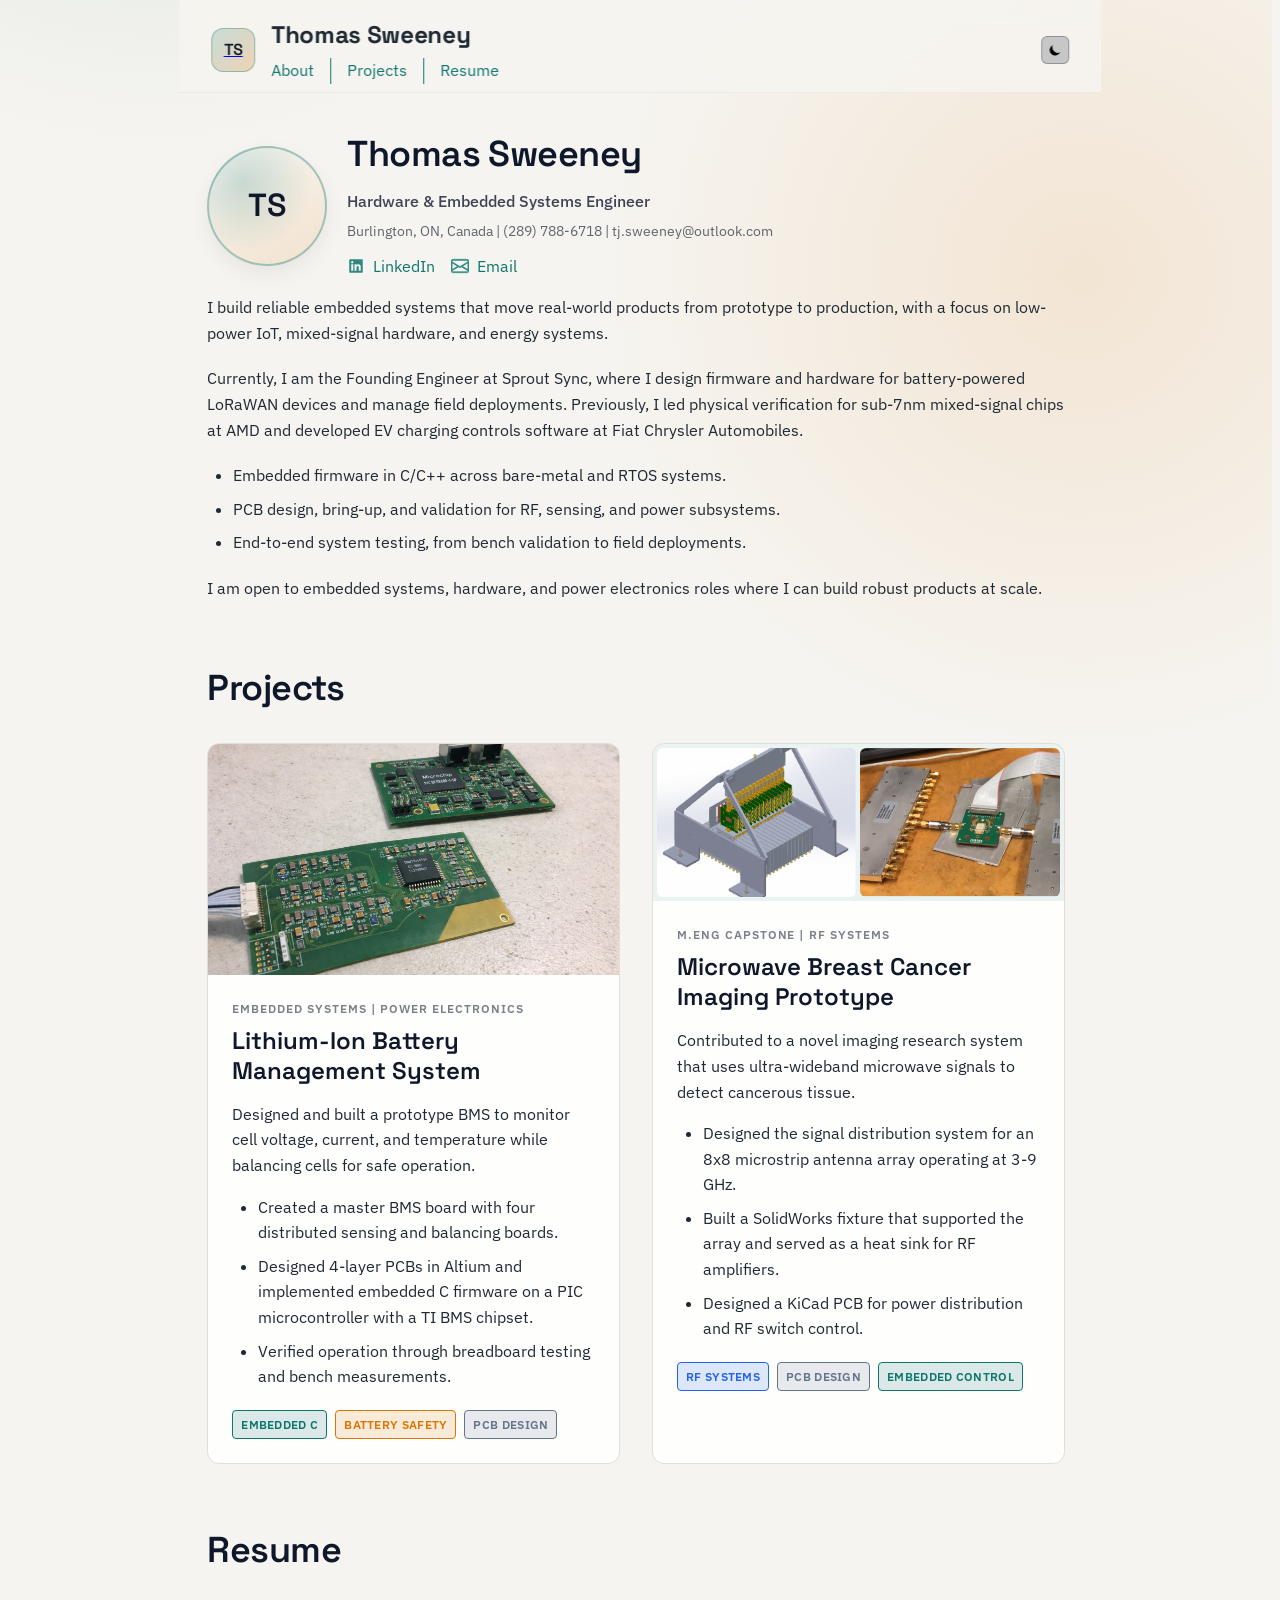
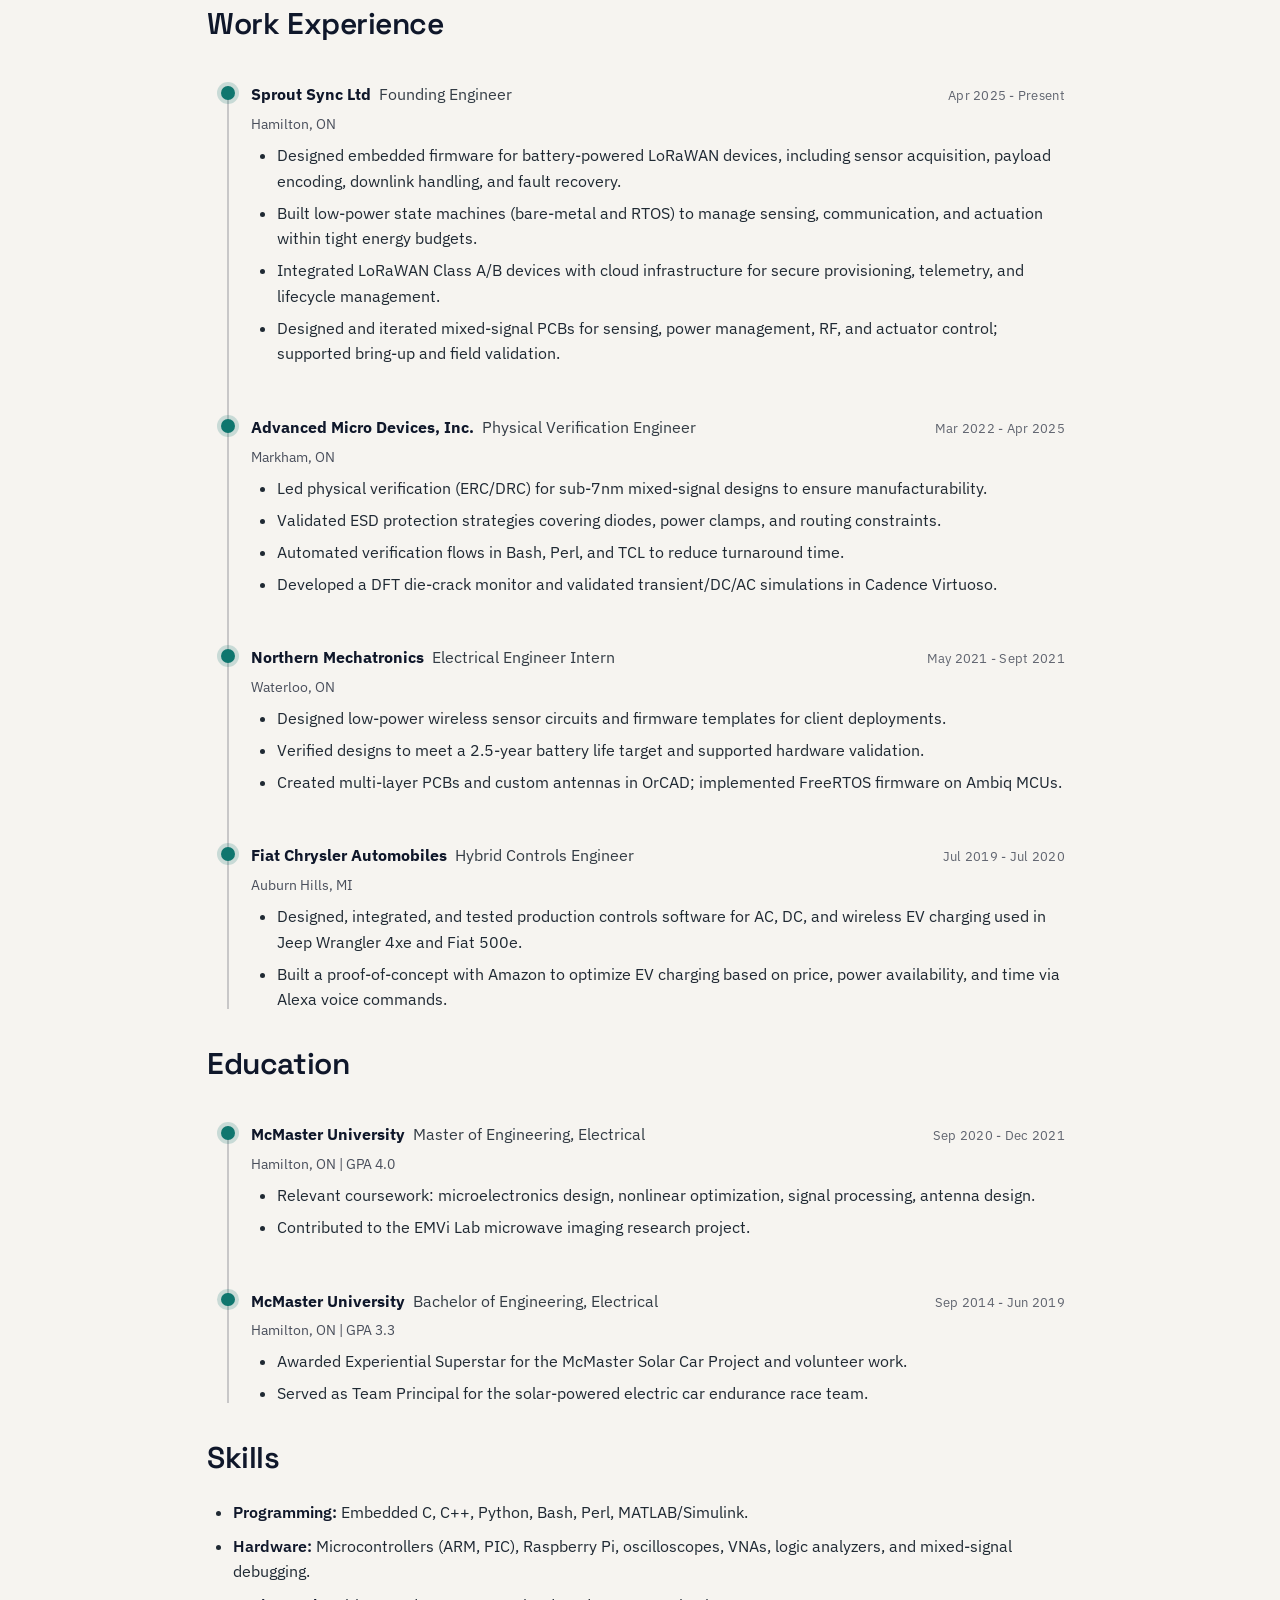
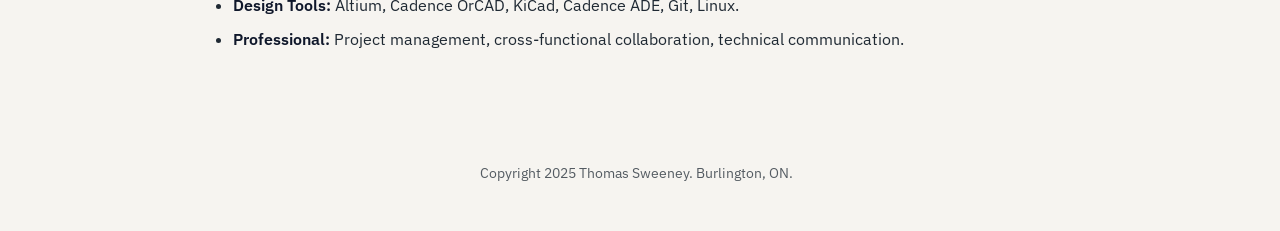
==== commit a55e32f9: "added projects" ====
--- a/docs/index.html
+++ b/docs/index.html
@@ -3,11 +3,11 @@
 <head>
     <meta charset="UTF-8">
     <meta name="viewport" content="width=device-width, initial-scale=1.0">
-    <title>Thomas Sweeney - Portfolio</title>
-    <meta name="description" content="Hardware and Embedded Systems Engineer passionate about making an impact">
+    <title>Thomas Sweeney - Hardware & Embedded Systems Engineer</title>
+    <meta name="description" content="Hardware and embedded systems engineer specializing in low-power IoT, power electronics, and EV charging.">
     <link rel="icon" type="image/x-icon" href="assets/favicon.ico">
     <link rel="stylesheet" href="styles.css">
-    <link href="https://fonts.googleapis.com/css2?family=JetBrains+Mono:wght@300;400;500;600;700&display=swap" rel="stylesheet">
+    <link href="https://fonts.googleapis.com/css2?family=IBM+Plex+Sans:wght@300;400;500;600;700&family=Space+Grotesk:wght@400;500;600;700&display=swap" rel="stylesheet">
     <script>
         (function() {
             try {
@@ -25,24 +25,20 @@
     <header id="main-header" class="group">
         <div class="header-grid">
             <!-- Logo -->
-            <a href="#" class="group header-logo flex items-center">
-                    <svg aria-hidden="true" class="me-3 h-10 w-6 sm:me-3 sm:h-20 sm:w-12" fill="none" focusable="false" viewBox="0 0 800 800" xmlns="http://www.w3.org/2000/svg">
-                        <title>Logo</title>
-                        <g shape-rendering="crispEdges"><g><use xlink:href="#SvgjsSymbol1009" x="50" y="600" fill="#5ff26b"></use><use xlink:href="#SvgjsSymbol1010" x="50" y="600" fill="#98ff9c"></use><use xlink:href="#SvgjsSymbol1011" x="50" y="600" fill="#0cbe3b"></use></g><g><use xlink:href="#SvgjsSymbol1009" x="150" y="550" fill="#5ff26b"></use><use xlink:href="#SvgjsSymbol1010" x="150" y="550" fill="#98ff9c"></use><use xlink:href="#SvgjsSymbol1011" x="150" y="550" fill="#0cbe3b"></use></g><g><use xlink:href="#SvgjsSymbol1009" x="250" y="500" fill="#5ff26b"></use><use xlink:href="#SvgjsSymbol1010" x="250" y="500" fill="#98ff9c"></use><use xlink:href="#SvgjsSymbol1011" x="250" y="500" fill="#0cbe3b"></use></g><g><use xlink:href="#SvgjsSymbol1009" x="350" y="450" fill="#5ff26b"></use><use xlink:href="#SvgjsSymbol1010" x="350" y="450" fill="#98ff9c"></use><use xlink:href="#SvgjsSymbol1011" x="350" y="450" fill="#0cbe3b"></use></g><g><use xlink:href="#SvgjsSymbol1009" x="350" y="350" fill="#5ff26b"></use><use xlink:href="#SvgjsSymbol1010" x="350" y="350" fill="#98ff9c"></use><use xlink:href="#SvgjsSymbol1011" x="350" y="350" fill="#0cbe3b"></use></g><g><use xlink:href="#SvgjsSymbol1009" x="50" y="500" fill="#5ff26b"></use><use xlink:href="#SvgjsSymbol1010" x="50" y="500" fill="#98ff9c"></use><use xlink:href="#SvgjsSymbol1011" x="50" y="500" fill="#0cbe3b"></use></g><g><use xlink:href="#SvgjsSymbol1009" x="250" y="400" fill="#5ff26b"></use><use xlink:href="#SvgjsSymbol1010" x="250" y="400" fill="#98ff9c"></use><use xlink:href="#SvgjsSymbol1011" x="250" y="400" fill="#0cbe3b"></use></g><g><use xlink:href="#SvgjsSymbol1009" x="250" y="300" fill="#5ff26b"></use><use xlink:href="#SvgjsSymbol1010" x="250" y="300" fill="#98ff9c"></use><use xlink:href="#SvgjsSymbol1011" x="250" y="300" fill="#0cbe3b"></use></g><g><use xlink:href="#SvgjsSymbol1009" x="250" y="200" fill="#5ff26b"></use><use xlink:href="#SvgjsSymbol1010" x="250" y="200" fill="#98ff9c"></use><use xlink:href="#SvgjsSymbol1011" x="250" y="200" fill="#0cbe3b"></use></g><g><use xlink:href="#SvgjsSymbol1009" x="350" y="250" fill="#5ff26b"></use><use xlink:href="#SvgjsSymbol1010" x="350" y="250" fill="#98ff9c"></use><use xlink:href="#SvgjsSymbol1011" x="350" y="250" fill="#0cbe3b"></use></g><g><use xlink:href="#SvgjsSymbol1009" x="350" y="150" fill="#5ff26b"></use><use xlink:href="#SvgjsSymbol1010" x="350" y="150" fill="#98ff9c"></use><use xlink:href="#SvgjsSymbol1011" x="350" y="150" fill="#0cbe3b"></use></g><g><use xlink:href="#SvgjsSymbol1009" x="450" y="100" fill="#5ff26b"></use><use xlink:href="#SvgjsSymbol1010" x="450" y="100" fill="#98ff9c"></use><use xlink:href="#SvgjsSymbol1011" x="450" y="100" fill="#0cbe3b"></use></g><g><use xlink:href="#SvgjsSymbol1009" x="550" y="50" fill="#5ff26b"></use><use xlink:href="#SvgjsSymbol1010" x="550" y="50" fill="#98ff9c"></use><use xlink:href="#SvgjsSymbol1011" x="550" y="50" fill="#0cbe3b"></use></g><g><use xlink:href="#SvgjsSymbol1009" x="550" y="150" fill="#5ff26b"></use><use xlink:href="#SvgjsSymbol1010" x="550" y="150" fill="#98ff9c"></use><use xlink:href="#SvgjsSymbol1011" x="550" y="150" fill="#0cbe3b"></use></g><g><use xlink:href="#SvgjsSymbol1009" x="250" y="500" fill="#5ff26b"></use><use xlink:href="#SvgjsSymbol1010" x="250" y="500" fill="#98ff9c"></use><use xlink:href="#SvgjsSymbol1011" x="250" y="500" fill="#0cbe3b"></use></g><g><use xlink:href="#SvgjsSymbol1009" x="250" y="400" fill="#5ff26b"></use><use xlink:href="#SvgjsSymbol1010" x="250" y="400" fill="#98ff9c"></use><use xlink:href="#SvgjsSymbol1011" x="250" y="400" fill="#0cbe3b"></use></g><g><use xlink:href="#SvgjsSymbol1009" x="250" y="300" fill="#5ff26b"></use><use xlink:href="#SvgjsSymbol1010" x="250" y="300" fill="#98ff9c"></use><use xlink:href="#SvgjsSymbol1011" x="250" y="300" fill="#0cbe3b"></use></g><g><use xlink:href="#SvgjsSymbol1009" x="250" y="200" fill="#5ff26b"></use><use xlink:href="#SvgjsSymbol1010" x="250" y="200" fill="#98ff9c"></use><use xlink:href="#SvgjsSymbol1011" x="250" y="200" fill="#0cbe3b"></use></g><g><use xlink:href="#SvgjsSymbol1009" x="150" y="550" fill="#5ff26b"></use><use xlink:href="#SvgjsSymbol1010" x="150" y="550" fill="#98ff9c"></use><use xlink:href="#SvgjsSymbol1011" x="150" y="550" fill="#0cbe3b"></use></g><g><use xlink:href="#SvgjsSymbol1009" x="50" y="600" fill="#5ff26b"></use><use xlink:href="#SvgjsSymbol1010" x="50" y="600" fill="#98ff9c"></use><use xlink:href="#SvgjsSymbol1011" x="50" y="600" fill="#0cbe3b"></use></g><g><use xlink:href="#SvgjsSymbol1009" x="50" y="500" fill="#5ff26b"></use><use xlink:href="#SvgjsSymbol1010" x="50" y="500" fill="#98ff9c"></use><use xlink:href="#SvgjsSymbol1011" x="50" y="500" fill="#0cbe3b"></use></g><g><use xlink:href="#SvgjsSymbol1009" x="550" y="150" fill="#af67ff"></use><use xlink:href="#SvgjsSymbol1010" x="550" y="150" fill="#e497ff"></use><use xlink:href="#SvgjsSymbol1011" x="550" y="150" fill="#7b38cb"></use></g><g><use xlink:href="#SvgjsSymbol1009" x="350" y="450" fill="#af67ff"></use><use xlink:href="#SvgjsSymbol1010" x="350" y="450" fill="#e497ff"></use><use xlink:href="#SvgjsSymbol1011" x="350" y="450" fill="#7b38cb"></use></g><g><use xlink:href="#SvgjsSymbol1009" x="350" y="350" fill="#af67ff"></use><use xlink:href="#SvgjsSymbol1010" x="350" y="350" fill="#e497ff"></use><use xlink:href="#SvgjsSymbol1011" x="350" y="350" fill="#7b38cb"></use></g><g><use xlink:href="#SvgjsSymbol1009" x="350" y="250" fill="#af67ff"></use><use xlink:href="#SvgjsSymbol1010" x="350" y="250" fill="#e497ff"></use><use xlink:href="#SvgjsSymbol1011" x="350" y="250" fill="#7b38cb"></use></g><g><use xlink:href="#SvgjsSymbol1009" x="350" y="150" fill="#af67ff"></use><use xlink:href="#SvgjsSymbol1010" x="350" y="150" fill="#e497ff"></use><use xlink:href="#SvgjsSymbol1011" x="350" y="150" fill="#7b38cb"></use></g><g><use xlink:href="#SvgjsSymbol1009" x="450" y="100" fill="#af67ff"></use><use xlink:href="#SvgjsSymbol1010" x="450" y="100" fill="#e497ff"></use><use xlink:href="#SvgjsSymbol1011" x="450" y="100" fill="#7b38cb"></use></g><g><use xlink:href="#SvgjsSymbol1009" x="550" y="50" fill="#af67ff"></use><use xlink:href="#SvgjsSymbol1010" x="550" y="50" fill="#e497ff"></use><use xlink:href="#SvgjsSymbol1011" x="550" y="50" fill="#7b38cb"></use></g><g><use xlink:href="#SvgjsSymbol1009" x="450" y="100" fill="#af67ff"></use><use xlink:href="#SvgjsSymbol1010" x="450" y="100" fill="#e497ff"></use><use xlink:href="#SvgjsSymbol1011" x="450" y="100" fill="#7b38cb"></use></g><g><use xlink:href="#SvgjsSymbol1009" x="350" y="150" fill="#af67ff"></use><use xlink:href="#SvgjsSymbol1010" x="350" y="150" fill="#e497ff"></use><use xlink:href="#SvgjsSymbol1011" x="350" y="150" fill="#7b38cb"></use></g><g><use xlink:href="#SvgjsSymbol1009" x="250" y="500" fill="#5ff26b"></use><use xlink:href="#SvgjsSymbol1010" x="250" y="500" fill="#98ff9c"></use><use xlink:href="#SvgjsSymbol1011" x="250" y="500" fill="#0cbe3b"></use></g><g><use xlink:href="#SvgjsSymbol1009" x="250" y="400" fill="#5ff26b"></use><use xlink:href="#SvgjsSymbol1010" x="250" y="400" fill="#98ff9c"></use><use xlink:href="#SvgjsSymbol1011" x="250" y="400" fill="#0cbe3b"></use></g><g><use xlink:href="#SvgjsSymbol1009" x="250" y="300" fill="#5ff26b"></use><use xlink:href="#SvgjsSymbol1010" x="250" y="300" fill="#98ff9c"></use><use xlink:href="#SvgjsSymbol1011" x="250" y="300" fill="#0cbe3b"></use></g><g><use xlink:href="#SvgjsSymbol1009" x="250" y="200" fill="#5ff26b"></use><use xlink:href="#SvgjsSymbol1010" x="250" y="200" fill="#98ff9c"></use><use xlink:href="#SvgjsSymbol1011" x="250" y="200" fill="#0cbe3b"></use></g><g><use xlink:href="#SvgjsSymbol1009" x="150" y="550" fill="#5ff26b"></use><use xlink:href="#SvgjsSymbol1010" x="150" y="550" fill="#98ff9c"></use><use xlink:href="#SvgjsSymbol1011" x="150" y="550" fill="#0cbe3b"></use></g><g><use xlink:href="#SvgjsSymbol1009" x="50" y="600" fill="#5ff26b"></use><use xlink:href="#SvgjsSymbol1010" x="50" y="600" fill="#98ff9c"></use><use xlink:href="#SvgjsSymbol1011" x="50" y="600" fill="#0cbe3b"></use></g><g><use xlink:href="#SvgjsSymbol1009" x="50" y="500" fill="#5ff26b"></use><use xlink:href="#SvgjsSymbol1010" x="50" y="500" fill="#98ff9c"></use><use xlink:href="#SvgjsSymbol1011" x="50" y="500" fill="#0cbe3b"></use></g></g><symbol id="SvgjsSymbol1000"><polygon points="0,12.5 25,0 50,12.5 25,25"></polygon></symbol><symbol id="SvgjsSymbol1001"><polygon points="0,12.5 25,25 25,50 0,37.5"></polygon></symbol><symbol id="SvgjsSymbol1002"><polygon points="25,25 50,12.5 50,37.5 25,50"></polygon></symbol><g></g><symbol id="SvgjsSymbol1003"><polygon points="0,37.5 75,0 150,37.5 75,75"></polygon></symbol><symbol id="SvgjsSymbol1004"><polygon points="0,37.5 75,75 75,150 0,112.5"></polygon></symbol><symbol id="SvgjsSymbol1005"><polygon points="75,75 150,37.5 150,112.5 75,150"></polygon></symbol><symbol id="SvgjsSymbol1006"><polygon points="0,43.75 87.5,0 175,43.75 87.5,87.5"></polygon></symbol><symbol id="SvgjsSymbol1007"><polygon points="0,43.75 87.5,87.5 87.5,175 0,131.25"></polygon></symbol><symbol id="SvgjsSymbol1008"><polygon points="87.5,87.5 175,43.75 175,131.25 87.5,175"></polygon></symbol><symbol id="SvgjsSymbol1009"><polygon points="0,50 100,0 200,50 100,100"></polygon></symbol><symbol id="SvgjsSymbol1010"><polygon points="0,50 100,100 100,200 0,150"></polygon></symbol><symbol id="SvgjsSymbol1011"><polygon points="100,100 200,50 200,150 100,200"></polygon></symbol>
-                    </svg>
+            <a href="#about" class="group header-logo flex items-center">
+                <div class="logo-mark" aria-hidden="true">TS</div>
             </a>
 
             <!-- Title -->
             <div class="header-title">
-                <span class="text-xl font-bold sm:text-2xl">J Rosser</span>
+                <span class="text-xl font-bold sm:text-2xl">Thomas Sweeney</span>
             </div>
 
             <!-- Desktop Navigation -->
             <nav class="mobile-nav-menu header-nav sm:flex sm:flex-row sm:items-center" id="navigation-menu">
                 <a href="#about">About</a>
-                <!-- <a href="#news">News</a> -->
-                <a href="#publications">Publications</a>
-                <a href="#resume">Résumé</a>
+                <a href="#projects">Projects</a>
+                <a href="#resume">Resume</a>
             </nav>
 
             <!-- Controls -->
@@ -86,10 +82,10 @@
             </div>
         </section> -->
 
-        <!-- Publications Section -->
-        <section id="publications" class="mb-16">
-            <div class="prose" id="publications-content">
-                <div class="loading-spinner">Loading publications content...</div>
+        <!-- Projects Section -->
+        <section id="projects" class="mb-16">
+            <div class="prose" id="projects-content">
+                <div class="loading-spinner">Loading projects content...</div>
             </div>
         </section>
 
@@ -103,9 +99,9 @@
 
     <!-- Footer -->
     <div class="mx-auto max-w-3xl px-4 sm:px-8 py-8 text-center text-sm opacity-75">
-        <p>Built from scratch by me and Claude :)</p>
+        <p>Copyright 2025 Thomas Sweeney. Burlington, ON.</p>
     </div>
 
     <script src="script.js"></script>
 </body>
-</html>+</html>
--- a/docs/styles.css
+++ b/docs/styles.css
@@ -11,41 +11,50 @@
 
 /* CSS Custom Properties for theming */
 :root {
-    /* Light theme colors (inspired by astro-theme-cactus) */
-    --color-global-bg: oklch(98.48% 0 0);
-    --color-global-text: oklch(26.99% 0.0096 235.05);
-    --color-link: oklch(55.44% 0.0431 185.69);
-    --color-accent: #af67ff;
-    --color-accent-2: oklch(18.15% 0 0);
-    --color-quote: #af67ff;
-    --color-border: #e5e7eb;
-    --color-card-bg: rgba(255, 255, 255, 0.8);
-    --color-shadow: rgba(0, 0, 0, 0.1);
+    /* Light theme colors */
+    --color-global-bg: #f6f4f0;
+    --color-global-text: #1f2933;
+    --color-link: #0f766e;
+    --color-accent: #0f766e;
+    --color-accent-2: #0f172a;
+    --color-quote: #b45309;
+    --color-border: #e3ded6;
+    --color-card-bg: rgba(255, 255, 255, 0.85);
+    --color-shadow: rgba(15, 23, 42, 0.12);
 }
 
 /* Dark theme colors */
 [data-theme="dark"] {
-    --color-global-bg: oklch(23.64% 0.0045 248);
-    --color-global-text: oklch(83.54% 0 264);
-    --color-link: oklch(70.44% 0.1133 349);
-    --color-accent: #5ff26b;
-    --color-accent-2: oklch(94.66% 0 0);
-    --color-quote: oklch(94.8% 0.106 136.49);
-    --color-border: #374151;
-    --color-card-bg: rgba(31, 41, 55, 0.8);
-    --color-shadow: rgba(0, 0, 0, 0.3);
+    --color-global-bg: #0b1114;
+    --color-global-text: #e2e8f0;
+    --color-link: #5eead4;
+    --color-accent: #5eead4;
+    --color-accent-2: #f8fafc;
+    --color-quote: #fbbf24;
+    --color-border: #1f2a37;
+    --color-card-bg: rgba(15, 23, 42, 0.72);
+    --color-shadow: rgba(0, 0, 0, 0.4);
 }
 
 /* Base typography */
 body {
-    font-family: 'JetBrains Mono', 'Courier New', monospace;
+    font-family: 'IBM Plex Sans', 'Helvetica Neue', sans-serif;
     line-height: 1.6;
     margin: 0;
     padding: 0;
     background-color: var(--color-global-bg);
+    background-image:
+        radial-gradient(900px circle at 12% -10%, rgba(15, 118, 110, 0.12), transparent 55%),
+        radial-gradient(800px circle at 85% 8%, rgba(217, 119, 6, 0.12), transparent 60%);
     color: var(--color-global-text);
     transition: opacity 0.2s ease;
     padding-top: 8rem; /* Increased to account for fixed header */
+}
+
+[data-theme="dark"] body {
+    background-image:
+        radial-gradient(700px circle at 10% -15%, rgba(94, 234, 212, 0.1), transparent 55%),
+        radial-gradient(900px circle at 85% 10%, rgba(251, 191, 36, 0.08), transparent 60%);
 }
 
 /* Responsive body padding */
@@ -166,8 +175,10 @@
 /* Custom component styles */
 .title {
     color: var(--color-accent-2);
+    font-family: 'Space Grotesk', 'IBM Plex Sans', sans-serif;
     font-size: 1.5rem;
     font-weight: 600;
+    letter-spacing: -0.015em;
     margin-bottom: 2rem;
 }
 
@@ -180,57 +191,6 @@
 
 .cactus-link:hover {
     text-decoration-thickness: 2px;
-}
-
-/* Hover color for individual 'b'/'B' letters */
-.hover-b {
-    transition: color 0.15s ease;
-}
-.hover-b:hover {
-    color: #ffd400; /* yellow */
-}
-
-/* Flying bee emoji created on clicking a 'b' */
-.flying-bee {
-    position: fixed;
-    z-index: 9999;
-    pointer-events: none;
-    font-size: 1.2em;
-    line-height: 1;
-    will-change: transform, opacity;
-    animation: bee-fly 3s cubic-bezier(0.25, 0.46, 0.45, 0.94) forwards;
-}
-
-@keyframes bee-fly {
-    0% {
-        transform: translate(0, 0) rotate(0deg);
-        opacity: 1;
-    }
-    20% {
-        transform: translate(calc(var(--dx) * 0.2), calc(var(--dy) * 0.2)) rotate(90deg);
-    }
-    40% {
-        transform: translate(calc(var(--dx) * 0.4 + 6px), calc(var(--dy) * 0.4 - 4px)) rotate(180deg);
-    }
-    60% {
-        transform: translate(calc(var(--dx) * 0.6 - 4px), calc(var(--dy) * 0.6 + 6px)) rotate(270deg);
-    }
-    80% {
-        transform: translate(calc(var(--dx) * 0.8 + 3px), calc(var(--dy) * 0.8 - 3px)) rotate(360deg);
-    }
-    100% {
-        transform: translate(var(--dx), var(--dy)) rotate(450deg);
-        opacity: 0;
-    }
-}
-
-@media (prefers-reduced-motion: reduce) {
-    .flying-bee {
-        animation: bee-fade 250ms ease-out forwards;
-    }
-    @keyframes bee-fade {
-        to { opacity: 0; }
-    }
 }
 
 /* Header styles */
@@ -264,7 +224,12 @@
 }
 
 .header-logo { grid-area: logo; align-self: center; }
-.header-title { grid-area: title; align-self: center; }
+.header-title {
+    grid-area: title;
+    align-self: center;
+    font-family: 'Space Grotesk', 'IBM Plex Sans', sans-serif;
+    letter-spacing: -0.02em;
+}
 .header-nav { grid-area: nav; align-self: center; }
 .header-controls { 
     grid-area: controls; 
@@ -294,7 +259,7 @@
     transition: opacity 0.2s ease;
 }
 
-#main-header a[href="#"]:hover svg {
+#main-header a[href="#"]:hover .logo-mark {
     transform: scale(1.05);
     transition: opacity 0.2s ease;
 }
@@ -303,6 +268,20 @@
     outline: 2px solid var(--color-accent);
     outline-offset: 4px;
     border-radius: 4px;
+}
+
+.logo-mark {
+    width: 44px;
+    height: 44px;
+    border-radius: 12px;
+    background: linear-gradient(135deg, rgba(15, 118, 110, 0.2), rgba(217, 119, 6, 0.25));
+    border: 1px solid color-mix(in srgb, var(--color-accent) 35%, transparent);
+    color: var(--color-accent-2);
+    font-family: 'Space Grotesk', 'IBM Plex Sans', sans-serif;
+    font-weight: 600;
+    display: flex;
+    align-items: center;
+    justify-content: center;
 }
 
 /* Navigation styles - Desktop */
@@ -468,6 +447,7 @@
 
 .prose h1, .prose h2, .prose h3, .prose h4, .prose h5, .prose h6 {
     color: var(--color-accent-2);
+    font-family: 'Space Grotesk', 'IBM Plex Sans', sans-serif;
     font-weight: 600;
     line-height: 1.25;
     margin-top: 2rem;
@@ -523,10 +503,59 @@
     background-color: var(--color-border);
 }
 
+.about-initials {
+    width: 120px;
+    height: 120px;
+    border-radius: 9999px;
+    flex-shrink: 0;
+    display: flex;
+    align-items: center;
+    justify-content: center;
+    font-family: 'Space Grotesk', 'IBM Plex Sans', sans-serif;
+    font-size: 2rem;
+    font-weight: 600;
+    color: var(--color-accent-2);
+    background: radial-gradient(circle at 30% 30%, rgba(15, 118, 110, 0.2), transparent 60%),
+        linear-gradient(150deg, rgba(255, 255, 255, 0.4), rgba(217, 119, 6, 0.15));
+    border: 2px solid color-mix(in srgb, var(--color-accent) 35%, transparent);
+    box-shadow: 0 8px 20px color-mix(in srgb, var(--color-shadow) 50%, transparent);
+}
+
 .about-header-content {
     display: flex;
     flex-direction: column;
     gap: 0.25rem;
+}
+
+.about-tagline {
+    font-size: 1rem;
+    font-weight: 500;
+    color: color-mix(in srgb, var(--color-accent-2) 80%, transparent);
+}
+
+.about-meta {
+    font-size: 0.9rem;
+    color: color-mix(in srgb, var(--color-accent-2) 65%, transparent);
+}
+
+.about-socials {
+    display: flex;
+    gap: 1rem;
+    flex-wrap: wrap;
+    margin-top: 0.5rem;
+}
+
+.about-socials a {
+    display: inline-flex;
+    align-items: center;
+    gap: 0.5rem;
+    text-decoration: none;
+    color: var(--color-link);
+}
+
+.about-highlights {
+    margin: 1.25rem 0;
+    padding-left: 1.5rem;
 }
 
 /* Reduce default heading top margin inside about header to better center with avatar */
@@ -541,13 +570,17 @@
         align-items: center;
         text-align: center;
     }
-    .about-avatar {
+    .about-avatar,
+    .about-initials {
         width: 88px;
         height: 88px;
         margin-top: 1.5rem; /* Add padding above the avatar on mobile */
     }
     .about-header-content {
         align-items: center;
+    }
+    .about-socials {
+        justify-content: center;
     }
 }
 
@@ -588,10 +621,12 @@
 .project-card {
     background-color: var(--color-card-bg);
     border: 1px solid var(--color-border);
-    border-radius: 0.5rem;
-    padding: 1.5rem;
+    border-radius: 0.75rem;
+    overflow: hidden;
+    display: flex;
+    flex-direction: column;
     backdrop-filter: blur(8px);
-    transition: opacity 0.2s ease;
+    transition: transform 0.2s ease, box-shadow 0.2s ease;
 }
 
 .project-card:hover {
@@ -599,33 +634,66 @@
     box-shadow: 0 4px 12px var(--color-shadow);
 }
 
+.project-media {
+    background: color-mix(in srgb, var(--color-accent) 8%, transparent);
+}
+
+.project-media img {
+    width: 100%;
+    height: 100%;
+    object-fit: cover;
+    display: block;
+}
+
+.project-media:not(.project-media--split) img {
+    aspect-ratio: 16 / 9;
+}
+
+.project-media--split {
+    display: grid;
+    grid-template-columns: repeat(2, minmax(0, 1fr));
+    gap: 0.25rem;
+    padding: 0.25rem;
+}
+
+.project-media--split img {
+    aspect-ratio: 4 / 3;
+    border-radius: 0.4rem;
+}
+
+.project-body {
+    padding: 1.5rem;
+}
+
+.project-kicker {
+    font-size: 0.75rem;
+    font-weight: 600;
+    text-transform: uppercase;
+    letter-spacing: 0.08em;
+    color: color-mix(in srgb, var(--color-accent-2) 55%, transparent);
+    margin-bottom: 0.5rem;
+}
+
 .project-card h3 {
     margin-top: 0;
+    margin-bottom: 0.75rem;
+    color: var(--color-accent-2);
+}
+
+.project-card p {
     margin-bottom: 1rem;
-    color: var(--color-accent-2);
-}
-
-.project-card p {
-    margin-bottom: 1.5rem;
     color: var(--color-global-text);
 }
 
-.project-links {
-    display: flex;
-    gap: 1rem;
-}
-
-.project-links a {
-    padding: 0.5rem 1rem;
-    border: 1px solid var(--color-accent);
-    border-radius: 0.25rem;
-    text-decoration: none;
-    transition: opacity 0.2s ease;
-}
-
-.project-links a:hover {
-    background-color: var(--color-accent);
-    color: var(--color-global-bg);
+.project-highlights {
+    margin: 0 0 1rem 0;
+    padding-left: 1.25rem;
+}
+
+.project-tags {
+    display: flex;
+    flex-wrap: wrap;
+    gap: 0.5rem;
 }
 
 /* Contact links */
@@ -694,8 +762,8 @@
         flex-direction: column;
     }
     
-    .project-links {
-        flex-direction: column;
+    .project-media--split {
+        grid-template-columns: 1fr;
     }
     
     /* Mobile header adjustments */
@@ -713,6 +781,12 @@
     /* Logo and title spacing on mobile */
     #main-header .text-xl {
         font-size: 1.125rem;
+    }
+
+    .logo-mark {
+        width: 36px;
+        height: 36px;
+        font-size: 1.25rem;
     }
     
     /* Mobile menu animation */
@@ -1011,6 +1085,30 @@
     transition: opacity 0.2s ease;
 }
 
+.tag-embedded {
+    background-color: color-mix(in srgb, #0f766e 15%, transparent);
+    border-color: #0f766e;
+    color: #0f766e;
+}
+
+.tag-power {
+    background-color: color-mix(in srgb, #d97706 15%, transparent);
+    border-color: #d97706;
+    color: #d97706;
+}
+
+.tag-rf {
+    background-color: color-mix(in srgb, #2563eb 15%, transparent);
+    border-color: #2563eb;
+    color: #2563eb;
+}
+
+.tag-pcb {
+    background-color: color-mix(in srgb, #64748b 15%, transparent);
+    border-color: #64748b;
+    color: #64748b;
+}
+
 .tag-safety {
     background-color: color-mix(in srgb, #ef4444 15%, transparent);
     border-color: #ef4444;
@@ -1074,98 +1172,6 @@
     
     .publication-tags {
         justify-content: center;
-    }
-}
-
-/* Party Hat Explosion Animation Styles */
-.party-hat {
-    position: fixed;
-    pointer-events: none;
-    z-index: 9999;
-    width: 40px;
-    height: 40px;
-    opacity: 1;
-    transform-origin: center;
-}
-
-.party-hat svg {
-    width: 100%;
-    height: 100%;
-    filter: drop-shadow(2px 2px 4px rgba(0, 0, 0, 0.3));
-}
-
-@keyframes partyHatExplosion {
-    0% {
-        opacity: 1;
-        transform: scale(0.5) rotate(0deg);
-    }
-    20% {
-        opacity: 1;
-        transform: scale(1.2) rotate(72deg);
-    }
-    100% {
-        opacity: 0;
-        transform: scale(0.8) rotate(360deg);
-    }
-}
-
-.party-hat.exploding {
-    animation: partyHatExplosion 2s cubic-bezier(0.25, 0.46, 0.45, 0.94) forwards;
-}
-
-/* Logo pulse animation for party mode */
-.logo-party-pulse {
-    animation: partyPulse 0.6s ease-out;
-}
-
-@keyframes partyPulse {
-    0% {
-        transform: scale(1);
-    }
-    50% {
-        transform: scale(1.1);
-    }
-    100% {
-        transform: scale(1);
-    }
-}
-
-/* Confetti-like sparkles */
-.party-sparkle {
-    position: fixed;
-    pointer-events: none;
-    z-index: 9998;
-    width: 8px;
-    height: 8px;
-    background: var(--color-accent);
-    border-radius: 50%;
-    opacity: 1;
-}
-
-@keyframes sparkleExplosion {
-    0% {
-        opacity: 1;
-        transform: scale(0) rotate(0deg);
-    }
-    20% {
-        opacity: 1;
-        transform: scale(1.5) rotate(180deg);
-    }
-    100% {
-        opacity: 0;
-        transform: scale(0.5) rotate(720deg);
-    }
-}
-
-.party-sparkle.exploding {
-    animation: sparkleExplosion 1.5s ease-out forwards;
-}
-
-/* Smaller party hats on mobile */
-@media (max-width: 768px) {
-    .party-hat {
-        width: 30px;
-        height: 30px;
     }
 }
 
@@ -1249,6 +1255,21 @@
 
 .timeline-desc {
     margin-top: 0.5rem;
+    margin-bottom: 0;
+    padding-left: 1.5rem;
+}
+
+.timeline-desc li {
+    margin-bottom: 0.4rem;
+}
+
+.skills-list {
+    margin: 1.5rem 0 0;
+    padding-left: 1.5rem;
+}
+
+.skills-list li {
+    margin-bottom: 0.5rem;
 }
 
 @media (max-width: 640px) {
